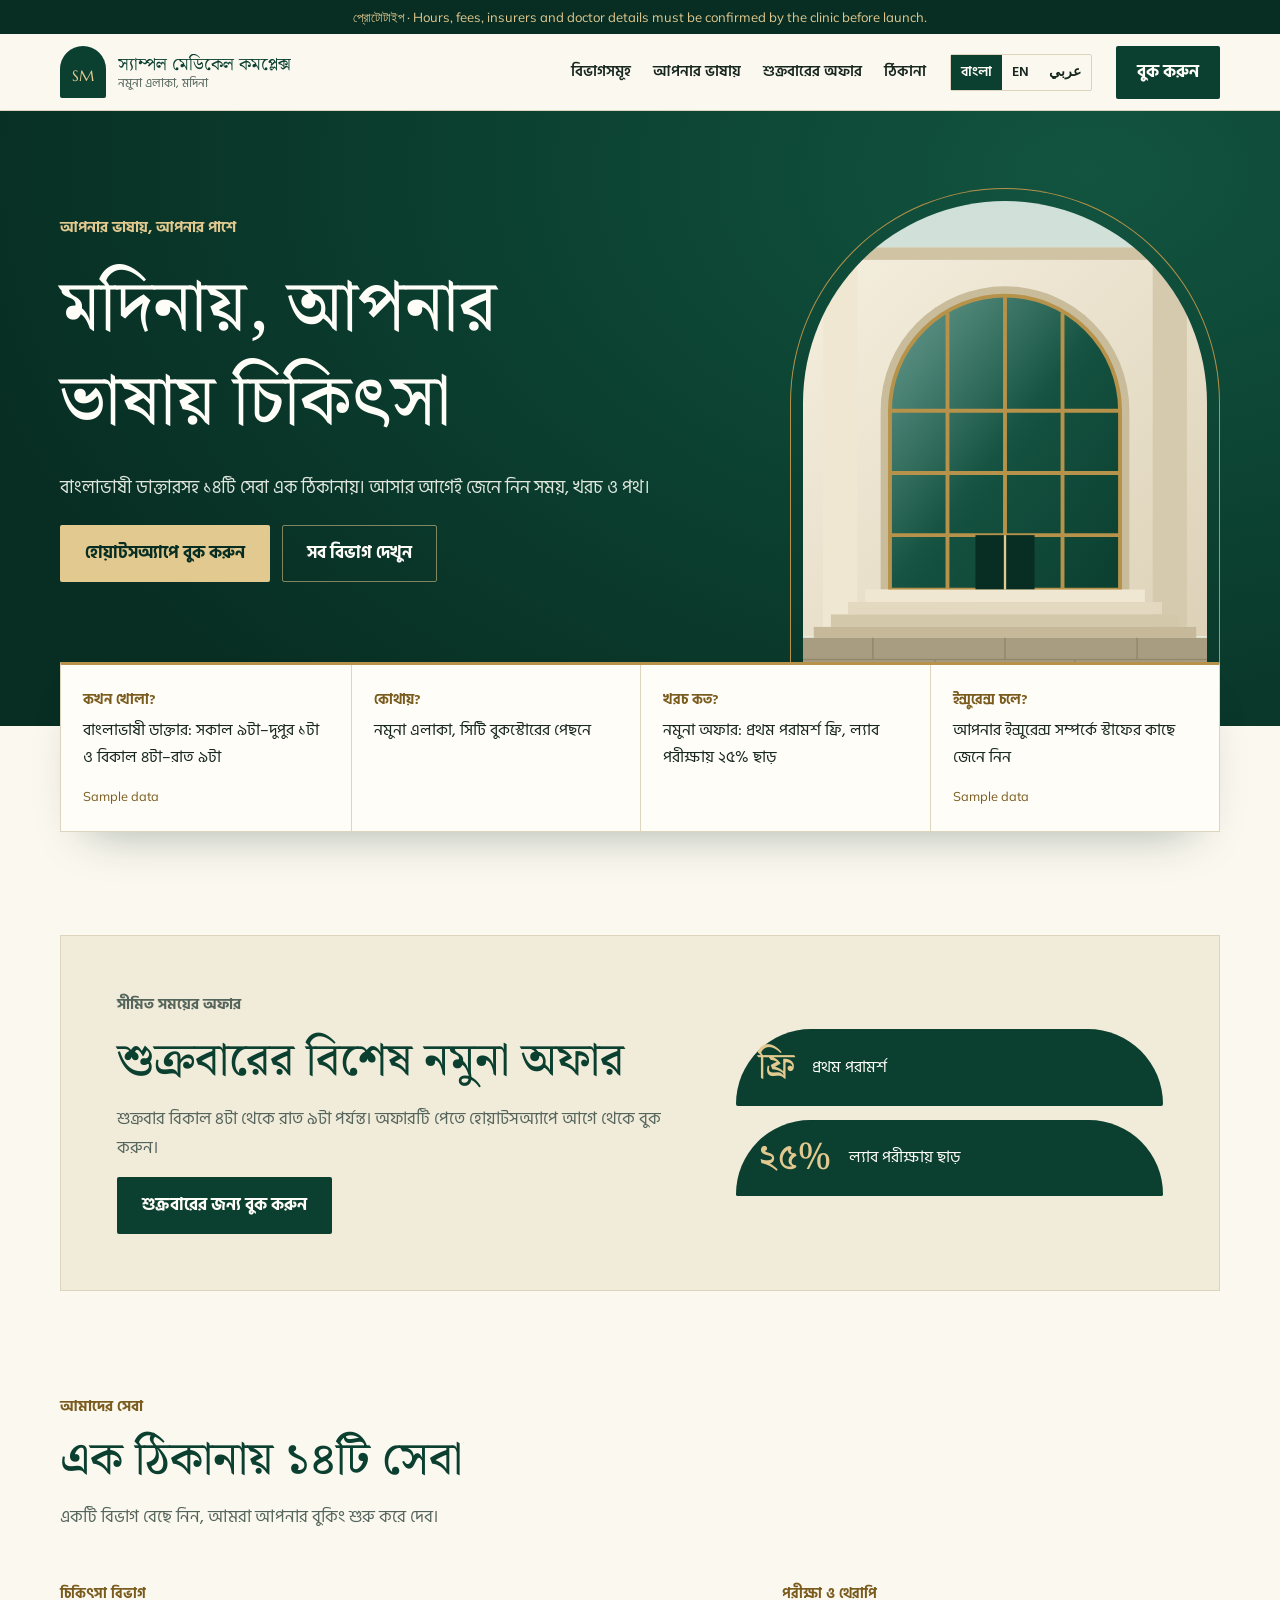
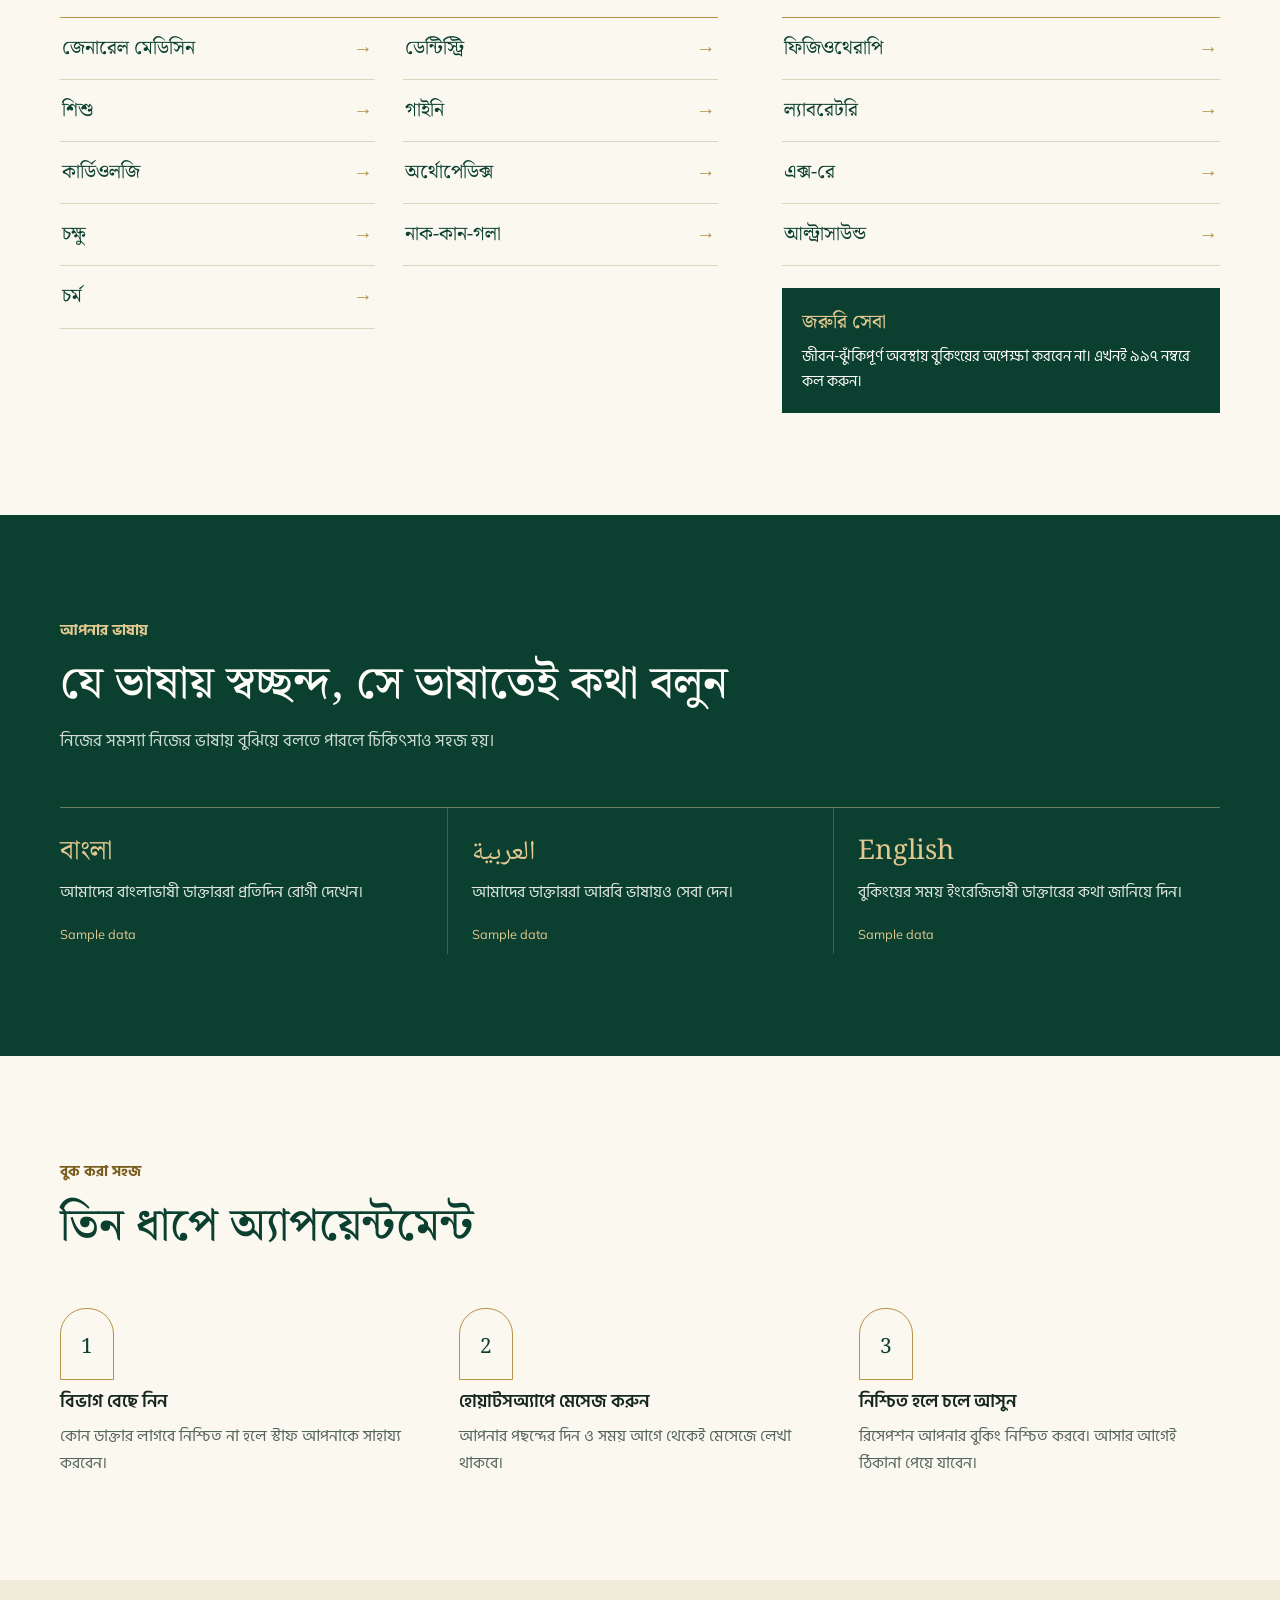
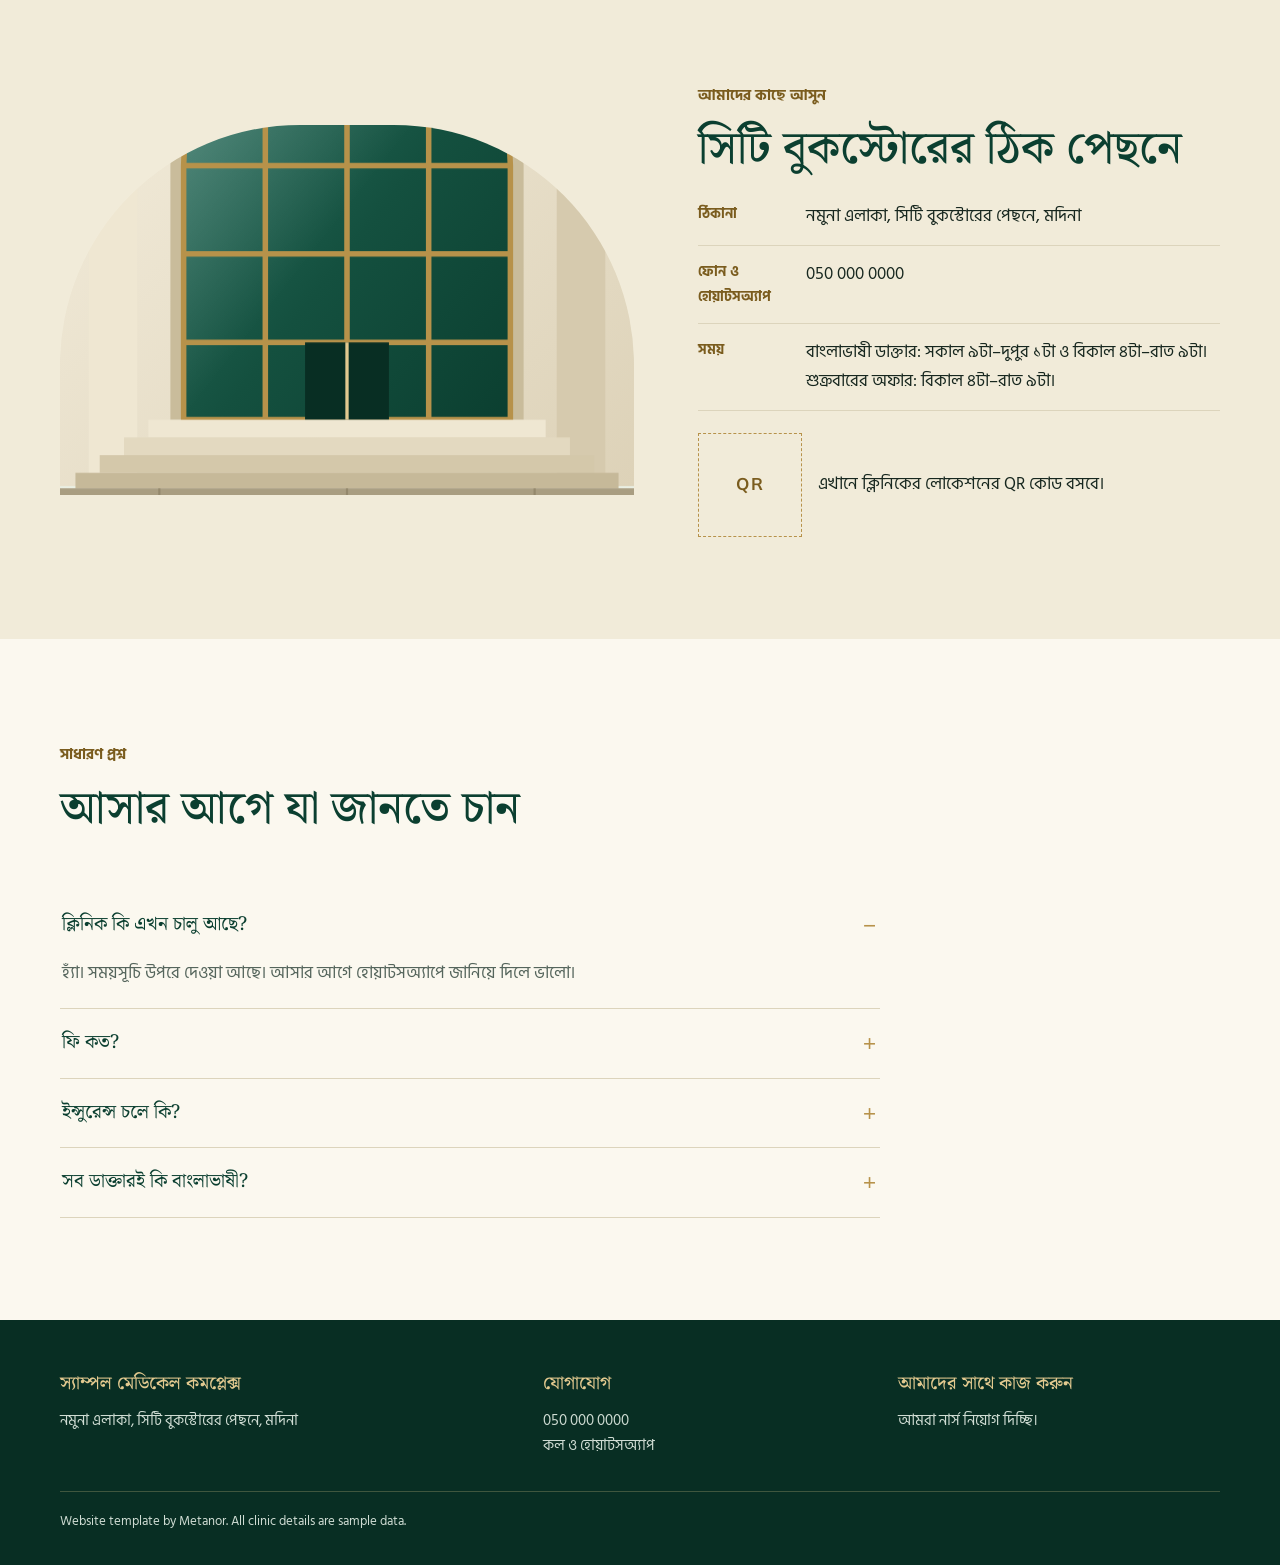
==== demos/clinic-website/index.html @ fb77a3c2 "Publish sample clinic demos" ====
<!doctype html>
<html lang="bn" dir="ltr">
<head>
<meta charset="utf-8">
<meta name="viewport" content="width=device-width, initial-scale=1, viewport-fit=cover">
<title>Sample Clinic Website</title>
<link rel="preconnect" href="https://fonts.googleapis.com">
<link rel="preconnect" href="https://fonts.gstatic.com" crossorigin>
<link rel="stylesheet" href="https://fonts.googleapis.com/css2?family=Marcellus&family=Mulish:wght@400;600;700&family=Noto+Serif+Bengali:wght@500;700&family=Hind+Siliguri:wght@400;500;600&family=Noto+Naskh+Arabic:wght@500;700&family=Tajawal:wght@400;500;700&display=swap">
<style>
  /* Layout: the arched window of the clinic's facade repeats as the page's one shape, on a deep green and ivory field. */
  :root {
    color-scheme: light;
    --green-900: #082e23;
    --green-800: #0b3f30;
    --green-700: #125440;
    --gold: #b7924a;
    --gold-light: #e2c98f;
    --gold-ink: #7a5c1e;
    --ivory: #fbf8ef;
    --sand: #f1ebd9;
    --ink: #17271f;
    --muted: #55655c;
    --line: #dcd4bc;
    --white: #fffdf8;
    --display: "Marcellus", Georgia, "Times New Roman", serif;
    --body: "Mulish", "Segoe UI", system-ui, sans-serif;
    --lh: 1.6;
    --h-lh: 1.12;
  }
  html[lang="bn"] { --display: "Noto Serif Bengali", "Nirmala UI", Georgia, serif; --body: "Hind Siliguri", "Nirmala UI", "Segoe UI", sans-serif; --lh: 1.7; --h-lh: 1.3; }
  html[lang="ar"] { --display: "Noto Naskh Arabic", "Traditional Arabic", Georgia, serif; --body: "Tajawal", "Segoe UI", Tahoma, sans-serif; --lh: 1.75; --h-lh: 1.35; }

  * { box-sizing: border-box; }
  html { scroll-behavior: smooth; scroll-padding-top: 90px; }
  body { margin: 0; background: var(--ivory); color: var(--ink); font: 400 17px/var(--lh) var(--body); }
  h1, h2, h3, p { margin: 0; }
  h1, h2 { font-family: var(--display); font-weight: 500; line-height: var(--h-lh); text-wrap: balance; }
  h2 { font-size: clamp(1.9rem, 3.6vw, 3rem); color: var(--green-800); }
  h3 { font-size: 1.1rem; font-weight: 600; line-height: 1.4; }
  a { color: inherit; }
  button { font: inherit; color: inherit; cursor: pointer; }
  :focus-visible { outline: 3px solid var(--gold); outline-offset: 3px; border-radius: 4px; }
  .wrap { width: min(1200px, 100%); margin-inline: auto; padding-left: max(20px, env(safe-area-inset-left, 0px)); padding-right: max(20px, env(safe-area-inset-right, 0px)); }
  section { padding-block: clamp(64px, 8vw, 112px); }
  .eyebrow { font-size: .8rem; font-weight: 700; letter-spacing: .14em; text-transform: uppercase; color: var(--gold-ink); }
  html[lang="bn"] .eyebrow, html[lang="ar"] .eyebrow { letter-spacing: 0; font-size: .95rem; }
  .section-head { display: grid; gap: 12px; max-width: 680px; margin-bottom: clamp(32px, 4vw, 52px); }
  .section-head p:last-child:not(.eyebrow) { color: var(--muted); }
  .confirm { display: block; font-size: .8rem; color: var(--gold-ink); margin-top: 8px; font-family: "Mulish", "Segoe UI", sans-serif; }

  .btn { display: inline-flex; align-items: center; justify-content: center; gap: 10px; border: 1px solid transparent; padding: 13px 24px; border-radius: 2px; font-weight: 700; text-decoration: none; transition: background .2s, color .2s, border-color .2s; }
  .btn-gold { background: var(--gold-light); color: var(--green-900); }
  .btn-gold:hover { background: #efdbab; }
  .btn-green { background: var(--green-800); color: var(--white); }
  .btn-green:hover { background: var(--green-700); }
  .btn-ghost { border-color: rgba(226, 201, 143, .55); color: var(--white); }
  .btn-ghost:hover { background: rgba(226, 201, 143, .14); }

  .proto { background: var(--green-900); color: var(--gold-light); font-size: .82rem; text-align: center; padding: 6px 16px; font-family: "Mulish", "Segoe UI", sans-serif; }

  header.top { position: sticky; top: env(safe-area-inset-top, 0px); z-index: 20; background: rgba(251, 248, 239, .96); border-bottom: 1px solid var(--line); }
  .bar { display: flex; align-items: center; gap: 24px; min-height: 76px; }
  .brand { display: flex; align-items: center; gap: 12px; text-decoration: none; min-width: 0; }
  .emblem { flex: none; width: 46px; height: 52px; padding-top: 6px; display: grid; place-items: center; border-radius: 23px 23px 2px 2px; background: var(--green-800); color: var(--gold-light); font: 500 .95rem "Marcellus", Georgia, serif; }
  .brand-name { font-family: var(--display); font-size: 1.1rem; color: var(--green-800); line-height: 1.25; white-space: nowrap; overflow: hidden; text-overflow: ellipsis; }
  .bar .btn { white-space: nowrap; padding: 11px 20px; }
  nav.links a { white-space: nowrap; }
  .brand-name small { display: block; font-family: var(--body); font-size: .76rem; color: var(--muted); }
  nav.links { display: flex; gap: 22px; margin-inline-start: auto; font-size: .94rem; font-weight: 600; }
  nav.links a { text-decoration: none; padding-block: 6px; border-bottom: 1px solid transparent; }
  nav.links a:hover { border-color: var(--gold); }
  .langs { display: flex; border: 1px solid var(--line); border-radius: 2px; flex: none; }
  .langs button { background: none; border: 0; padding: 6px 10px; font-size: .86rem; font-weight: 600; font-family: "Hind Siliguri", "Nirmala UI", "Segoe UI", Tahoma, sans-serif; }
  .langs button[aria-pressed="true"] { background: var(--green-800); color: var(--white); }

  .hero { background: radial-gradient(90% 120% at 85% 10%, var(--green-700), var(--green-800) 55%, var(--green-900)); color: var(--white); padding-block: clamp(48px, 6vw, 84px) clamp(110px, 10vw, 140px); overflow: hidden; }
  .hero-grid { display: grid; grid-template-columns: minmax(0, 1.15fr) minmax(0, .85fr); align-items: end; gap: clamp(32px, 6vw, 80px); }
  .hero .eyebrow { color: var(--gold-light); }
  .hero-copy { display: grid; gap: 22px; padding-bottom: 16px; animation: rise .7s ease-out both; }
  h1 { font-size: clamp(2.5rem, 5.6vw, 4.7rem); }
  .lede { font-size: 1.15rem; color: #dfe7df; max-width: 34em; }
  .cta { display: flex; flex-wrap: wrap; gap: 12px; }
  .arch-frame { position: relative; justify-self: end; width: min(100%, 430px); padding: 12px; border: 1px solid var(--gold); border-radius: 215px 215px 0 0; border-bottom: 0; margin-bottom: calc(-1 * clamp(110px, 10vw, 140px)); animation: rise .9s ease-out both; }
  .arch { aspect-ratio: 520 / 660; border-radius: 205px 205px 0 0; background-image: url("assets/facade.svg"); background-size: cover; background-position: center bottom; background-repeat: no-repeat; background-color: var(--green-700); }
  @keyframes rise { from { transform: translateY(14px); } }

  .answers-band { padding-block: 0; }
  .answers { position: relative; z-index: 2; display: grid; grid-template-columns: repeat(4, minmax(0, 1fr)); background: var(--white); border: 1px solid var(--line); border-top: 3px solid var(--gold); margin-top: -64px; box-shadow: 0 24px 50px -28px rgba(8, 46, 35, .4); }
  .answer { padding: 24px 22px; display: grid; gap: 6px; align-content: start; min-width: 0; }
  .answer + .answer { border-inline-start: 1px solid var(--line); }
  .answer .q { font-size: .86rem; font-weight: 700; color: var(--gold-ink); }
  .answer p { font-size: .98rem; }

  .offer-wrap { padding-bottom: 0; }
  .offer { display: grid; grid-template-columns: minmax(0, 1.3fr) minmax(0, 1fr); gap: clamp(28px, 5vw, 64px); align-items: center; background: var(--sand); border: 1px solid var(--line); padding: clamp(28px, 5vw, 56px); }
  .offer-copy { display: grid; gap: 14px; justify-items: start; }
  .offer-copy p { color: var(--muted); max-width: 34em; }
  .deals { display: grid; gap: 14px; }
  .deal { display: flex; align-items: center; gap: 18px; background: var(--green-800); color: var(--white); padding: 18px 22px; border-radius: 80px 80px 2px 2px; }
  .deal b { font-family: var(--display); font-weight: 500; font-size: 2.3rem; color: var(--gold-light); line-height: 1.1; flex: none; }
  .deal span { font-size: 1rem; line-height: 1.35; }

  .groups { display: grid; grid-template-columns: 1.5fr 1fr; gap: clamp(28px, 5vw, 64px); }
  .group-title { font-size: .86rem; font-weight: 700; color: var(--gold-ink); padding-bottom: 10px; border-bottom: 1px solid var(--gold); }
  .dept-list { list-style: none; margin: 0; padding: 0; }
  .dept-list.two { display: grid; grid-template-columns: 1fr 1fr; column-gap: 28px; }
  .dept { width: 100%; display: flex; justify-content: space-between; align-items: center; gap: 12px; background: none; border: 0; border-bottom: 1px solid var(--line); padding: 14px 2px; text-align: start; font-family: var(--display); font-size: 1.22rem; color: var(--green-800); transition: padding .2s, color .2s; }
  button.dept:hover { padding-inline-start: 10px; color: var(--gold-ink); }
  .dept i { font-style: normal; color: var(--gold); font-family: "Segoe UI", sans-serif; }
  [dir="rtl"] .dept i { transform: scaleX(-1); }
  .emergency { display: grid; gap: 4px; margin-top: 22px; background: var(--green-800); color: var(--white); padding: 18px 20px; }
  .emergency b { font-family: var(--display); font-weight: 500; font-size: 1.22rem; color: var(--gold-light); }
  .emergency span { font-size: .94rem; }

  .care { background: var(--green-800); color: var(--white); }
  .care h2 { color: var(--white); }
  .care .eyebrow { color: var(--gold-light); }
  .care .section-head p:last-child:not(.eyebrow) { color: #cfdcd3; }
  .tongues { display: grid; grid-template-columns: repeat(3, minmax(0, 1fr)); gap: 0; border-top: 1px solid rgba(226, 201, 143, .45); }
  .tongue { padding: 26px 24px 8px 0; display: grid; gap: 10px; align-content: start; min-width: 0; }
  [dir="rtl"] .tongue { padding: 26px 0 8px 24px; }
  .tongue + .tongue { border-inline-start: 1px solid rgba(226, 201, 143, .25); padding-inline-start: 24px; }
  .tongue .native { font-family: "Noto Serif Bengali", "Noto Naskh Arabic", "Nirmala UI", Georgia, serif; font-size: 1.7rem; color: var(--gold-light); line-height: 1.3; }
  .tongue p { color: #dfe7df; font-size: .98rem; }
  .care .confirm { color: var(--gold-light); }

  .steps { list-style: none; margin: 0; padding: 0; display: grid; grid-template-columns: repeat(3, minmax(0, 1fr)); gap: clamp(20px, 3vw, 40px); counter-reset: s; }
  .steps li { counter-increment: s; display: grid; gap: 10px; align-content: start; }
  .steps li::before { content: counter(s); font-family: var(--display); font-size: 1.3rem; width: 52px; height: 64px; display: grid; place-items: center; padding-top: 6px; color: var(--green-800); border: 1px solid var(--gold); border-radius: 26px 26px 0 0; }
  .steps p { color: var(--muted); font-size: .98rem; }

  .visit { background: var(--sand); }
  .visit-grid { display: grid; grid-template-columns: minmax(0, 1.1fr) minmax(0, 1fr); gap: clamp(28px, 5vw, 64px); align-items: center; }
  .photo { aspect-ratio: 620 / 400; background-image: url("assets/facade.svg"); background-size: cover; background-position: center 72%; background-repeat: no-repeat; border-radius: 240px 240px 0 0; }
  .visit-copy { display: grid; gap: 22px; }
  .info { display: grid; gap: 14px; margin: 0; }
  .info div { display: grid; grid-template-columns: 96px minmax(0, 1fr); gap: 12px; padding-bottom: 14px; border-bottom: 1px solid var(--line); }
  .info dt { font-weight: 700; color: var(--gold-ink); font-size: .9rem; }
  .info dd { margin: 0; }
  .num { direction: ltr; unicode-bidi: isolate; font-variant-numeric: tabular-nums; }
  .qr-row { display: flex; align-items: center; gap: 16px; }
  .qr { flex: none; width: 104px; height: 104px; display: grid; place-items: center; border: 1px dashed var(--gold); color: var(--gold-ink); font-weight: 700; letter-spacing: .08em; font-family: "Mulish", "Segoe UI", sans-serif; }

  .faq { display: grid; max-width: 820px; }
  details { border-bottom: 1px solid var(--line); }
  summary { cursor: pointer; padding: 18px 28px 18px 2px; font-family: var(--display); font-size: 1.2rem; color: var(--green-800); list-style: none; position: relative; }
  [dir="rtl"] summary { padding: 18px 2px 18px 28px; }
  summary::-webkit-details-marker { display: none; }
  summary::after { content: "+"; position: absolute; inset-inline-end: 4px; top: 16px; color: var(--gold); font-size: 1.4rem; font-family: "Segoe UI", sans-serif; }
  details[open] summary::after { content: "−"; }
  details p { padding: 0 2px 20px; color: var(--muted); max-width: 42em; }

  footer { background: var(--green-900); color: #cfdcd3; padding-block: 48px 32px; font-size: .94rem; }
  .foot { display: grid; grid-template-columns: 1.4fr 1fr 1fr; gap: 32px; }
  .foot b { display: block; color: var(--gold-light); font-family: var(--display); font-weight: 500; font-size: 1.15rem; margin-bottom: 8px; }
  .foot-note { margin-top: 32px; padding-top: 18px; border-top: 1px solid rgba(226, 201, 143, .25); font-size: .84rem; }

  dialog { width: min(520px, calc(100vw - 32px)); border: 0; border-top: 3px solid var(--gold); padding: 0; background: var(--white); color: var(--ink); box-shadow: 0 30px 80px rgba(8, 46, 35, .45); }
  dialog::backdrop { background: rgba(8, 46, 35, .6); }
  .dlg { padding: 28px; display: grid; gap: 18px; }
  .dlg-head { display: flex; justify-content: space-between; align-items: start; gap: 16px; }
  .dlg-head h2 { font-size: 1.7rem; }
  .x { background: none; border: 0; font-size: 1.5rem; line-height: 1; padding: 4px 8px; color: var(--muted); font-family: "Segoe UI", sans-serif; }
  .field { display: grid; gap: 6px; }
  .field label { font-weight: 600; font-size: .92rem; }
  select { font: inherit; padding: 11px 12px; border: 1px solid var(--line); background: var(--ivory); color: var(--ink); border-radius: 2px; width: 100%; }
  .preview { background: #e3f6dc; padding: 12px 14px; border-radius: 8px; white-space: pre-line; font-size: .98rem; }
  .small { font-size: .85rem; color: var(--muted); }

  @media (max-width: 1160px) {
    nav.links { display: none; }
    .langs { margin-inline-start: auto; }
  }
  @media (max-width: 960px) {
    .bar > .btn { display: none; }
    .hero-grid { grid-template-columns: minmax(0, 1fr); }
    .hero { padding-bottom: 96px; }
    .arch-frame { justify-self: center; width: min(100%, 340px); margin-bottom: -96px; border-radius: 170px 170px 0 0; }
    .arch { border-radius: 160px 160px 0 0; }
    .answers { grid-template-columns: repeat(2, minmax(0, 1fr)); margin-top: 24px; }
    .answers-band .wrap { padding-top: 76px; }
    .answer:nth-child(3) { border-inline-start: 0; }
    .answer:nth-child(n+3) { border-top: 1px solid var(--line); }
    .offer, .groups, .visit-grid { grid-template-columns: minmax(0, 1fr); }
    .foot { grid-template-columns: minmax(0, 1fr); }
    .tongues, .steps { grid-template-columns: minmax(0, 1fr); }
    .tongue, [dir="rtl"] .tongue { padding: 22px 0; }
    .tongue + .tongue { border-inline-start: 0; border-top: 1px solid rgba(226, 201, 143, .25); padding-inline-start: 0; }
  }
  @media (max-width: 560px) {
    body { font-size: 16px; }
    .brand-name small { display: none; }
    .brand-name { font-size: .86rem; white-space: normal; }
    .bar { gap: 12px; }
    .answers { grid-template-columns: minmax(0, 1fr); }
    .answer + .answer { border-inline-start: 0; border-top: 1px solid var(--line); }
    .dept-list.two { grid-template-columns: minmax(0, 1fr); }
    .cta .btn { width: 100%; }
    .info div { grid-template-columns: minmax(0, 1fr); gap: 2px; }
    .deal b { font-size: 1.9rem; }
  }
  @media (prefers-reduced-motion: reduce) { html { scroll-behavior: auto; } .hero-copy, .arch-frame { animation: none; } * { transition: none !important; } }
</style>
</head>
<body>
<div class="proto" data-t="proto"></div>

<header class="top">
  <div class="wrap bar">
    <a class="brand" href="#home">
      <span class="emblem" role="img" aria-label="Sample clinic logo">SM</span>
      <span class="brand-name"><span data-t="clinic"></span><small data-t="city"></small></span>
    </a>
    <nav class="links" aria-label="Main">
      <a href="#departments" data-t="navDept"></a>
      <a href="#languages" data-t="navDoc"></a>
      <a href="#offer" data-t="navOffer"></a>
      <a href="#visit" data-t="navVisit"></a>
    </nav>
    <div class="langs" role="group" aria-label="Language">
      <button type="button" data-lang="bn" lang="bn">বাংলা</button>
      <button type="button" data-lang="en" lang="en">EN</button>
      <button type="button" data-lang="ar" lang="ar">عربي</button>
    </div>
    <button type="button" class="btn btn-green" data-book data-t="book"></button>
  </div>
</header>

<main id="home">
  <div class="hero">
    <div class="wrap hero-grid">
      <div class="hero-copy">
        <p class="eyebrow" data-t="tagline"></p>
        <h1 data-t="heroTitle"></h1>
        <p class="lede" data-t="heroLede"></p>
        <div class="cta">
          <button type="button" class="btn btn-gold" data-book data-t="bookWa"></button>
          <a class="btn btn-ghost" href="#departments" data-t="seeDept"></a>
        </div>
      </div>
      <div class="arch-frame">
        <div class="arch" role="img" data-t-label="photoAlt"></div>
      </div>
    </div>
  </div>

  <section class="answers-band" aria-label="Quick answers">
    <div class="wrap">
      <div class="answers">
        <div class="answer"><span class="q" data-t="qHours"></span><p data-t="aHours"></p><span class="confirm">Sample data</span></div>
        <div class="answer"><span class="q" data-t="qWhere"></span><p data-t="aWhere"></p></div>
        <div class="answer"><span class="q" data-t="qFee"></span><p data-t="aFee"></p></div>
        <div class="answer"><span class="q" data-t="qIns"></span><p data-t="aIns"></p><span class="confirm">Sample data</span></div>
      </div>
    </div>
  </section>

  <section class="offer-wrap" id="offer" aria-labelledby="offerTitle">
    <div class="wrap">
      <div class="offer">
        <div class="offer-copy">
          <p class="eyebrow" data-t="offerEyebrow"></p>
          <h2 id="offerTitle" data-t="offerTitle"></h2>
          <p data-t="offerBody"></p>
          <button type="button" class="btn btn-green" data-book="friday" data-t="offerCta"></button>
        </div>
        <div class="deals">
          <div class="deal"><b data-t="dealFree"></b><span data-t="dealFreeText"></span></div>
          <div class="deal"><b data-t="dealPct"></b><span data-t="dealPctText"></span></div>
        </div>
      </div>
    </div>
  </section>

  <section id="departments" aria-labelledby="deptTitle">
    <div class="wrap">
      <div class="section-head">
        <p class="eyebrow" data-t="deptEyebrow"></p>
        <h2 id="deptTitle" data-t="deptTitle"></h2>
        <p data-t="deptBody"></p>
      </div>
      <div class="groups">
        <div>
          <div class="group-title" data-t="groupClinics"></div>
          <ul class="dept-list two" id="deptClinics"></ul>
        </div>
        <div>
          <div class="group-title" data-t="groupTests"></div>
          <ul class="dept-list" id="deptTests"></ul>
          <div class="emergency"><b data-t="emTitle"></b><span data-t="emBody"></span></div>
        </div>
      </div>
    </div>
  </section>

  <section class="care" id="languages" aria-labelledby="careTitle">
    <div class="wrap">
      <div class="section-head">
        <p class="eyebrow" data-t="careEyebrow"></p>
        <h2 id="careTitle" data-t="careTitle"></h2>
        <p data-t="careBody"></p>
      </div>
      <div class="tongues">
        <div class="tongue"><div class="native" lang="bn">বাংলা</div><p data-t="careBn"></p><span class="confirm">Sample data</span></div>
        <div class="tongue"><div class="native" lang="ar">العربية</div><p data-t="careAr"></p><span class="confirm">Sample data</span></div>
        <div class="tongue"><div class="native" lang="en">English</div><p data-t="careEn"></p><span class="confirm">Sample data</span></div>
      </div>
    </div>
  </section>

  <section aria-labelledby="howTitle">
    <div class="wrap">
      <div class="section-head">
        <p class="eyebrow" data-t="howEyebrow"></p>
        <h2 id="howTitle" data-t="howTitle"></h2>
      </div>
      <ol class="steps">
        <li><h3 data-t="s1t"></h3><p data-t="s1b"></p></li>
        <li><h3 data-t="s2t"></h3><p data-t="s2b"></p></li>
        <li><h3 data-t="s3t"></h3><p data-t="s3b"></p></li>
      </ol>
    </div>
  </section>

  <section class="visit" id="visit" aria-labelledby="visitTitle">
    <div class="wrap visit-grid">
      <div class="photo" role="img" data-t-label="entranceAlt"></div>
      <div class="visit-copy">
        <div class="section-head" style="margin:0">
          <p class="eyebrow" data-t="visitEyebrow"></p>
          <h2 id="visitTitle" data-t="visitTitle"></h2>
        </div>
        <dl class="info">
          <div><dt data-t="lAddress"></dt><dd data-t="address"></dd></div>
          <div><dt data-t="lPhone"></dt><dd><span class="num">050 000 0000</span></dd></div>
          <div><dt data-t="lHours"></dt><dd data-t="aHoursFull"></dd></div>
        </dl>
        <div class="qr-row">
          <div class="qr" role="img" data-t-label="qrAlt">QR</div>
          <p data-t="qrText"></p>
        </div>
      </div>
    </div>
  </section>

  <section aria-labelledby="faqTitle">
    <div class="wrap">
      <div class="section-head">
        <p class="eyebrow" data-t="faqEyebrow"></p>
        <h2 id="faqTitle" data-t="faqTitle"></h2>
      </div>
      <div class="faq" id="faq"></div>
    </div>
  </section>
</main>

<footer>
  <div class="wrap">
    <div class="foot">
      <div><b data-t="clinic"></b><p data-t="address"></p></div>
      <div><b data-t="footContact"></b><p><span class="num">050 000 0000</span></p><p data-t="footWa"></p></div>
      <div><b data-t="footJobs"></b><p data-t="footJobsText"></p></div>
    </div>
    <p class="foot-note" data-t="footNote"></p>
  </div>
</footer>

<dialog id="dlg" aria-labelledby="dlgTitle">
  <form class="dlg" id="bookForm" method="dialog">
    <div class="dlg-head">
      <h2 id="dlgTitle" data-t="dlgTitle"></h2>
      <button type="button" class="x" id="dlgClose" aria-label="Close">×</button>
    </div>
    <div id="dlgFields" style="display:grid;gap:18px">
      <div class="field"><label for="fDept" data-t="fDept"></label><select id="fDept"></select></div>
      <div class="field"><label for="fDay" data-t="fDay"></label><select id="fDay"></select></div>
      <div class="field"><label for="fTime" data-t="fTime"></label><select id="fTime"></select></div>
      <button type="submit" class="btn btn-green" data-t="fSubmit"></button>
    </div>
    <div id="dlgDone" style="display:grid;gap:14px" hidden>
      <p data-t="doneIntro"></p>
      <div class="preview" id="preview"></div>
      <p class="small">Prototype: nothing has been sent. On the live site, this button would open WhatsApp with the message ready.</p>
      <button type="button" class="btn btn-green" id="dlgDoneBtn" data-t="doneBtn"></button>
    </div>
  </form>
</dialog>

<script>
(() => {
  // Everything here is sample data for a clinic website template.
  const T = {
    bn: {
      proto: 'প্রোটোটাইপ · Hours, fees, insurers and doctor details must be confirmed by the clinic before launch.',
      clinic: 'স্যাম্পল মেডিকেল কমপ্লেক্স', city: 'নমুনা এলাকা, মদিনা',
      navDept: 'বিভাগসমূহ', navDoc: 'আপনার ভাষায়', navOffer: 'শুক্রবারের অফার', navVisit: 'ঠিকানা', book: 'বুক করুন',
      tagline: 'আপনার ভাষায়, আপনার পাশে',
      heroTitle: 'মদিনায়, আপনার ভাষায় চিকিৎসা',
      heroLede: 'বাংলাভাষী ডাক্তারসহ ১৪টি সেবা এক ঠিকানায়। আসার আগেই জেনে নিন সময়, খরচ ও পথ।',
      bookWa: 'হোয়াটসঅ্যাপে বুক করুন', seeDept: 'সব বিভাগ দেখুন',
      photoAlt: 'স্যাম্পল মেডিকেল কমপ্লেক্সের প্রবেশপথ',
      qHours: 'কখন খোলা?', aHours: 'বাংলাভাষী ডাক্তার: সকাল ৯টা–দুপুর ১টা ও বিকাল ৪টা–রাত ৯টা',
      qWhere: 'কোথায়?', aWhere: 'নমুনা এলাকা, সিটি বুকস্টোরের পেছনে',
      qFee: 'খরচ কত?', aFee: 'নমুনা অফার: প্রথম পরামর্শ ফ্রি, ল্যাব পরীক্ষায় ২৫% ছাড়',
      qIns: 'ইন্সুরেন্স চলে?', aIns: 'আপনার ইন্সুরেন্স সম্পর্কে স্টাফের কাছে জেনে নিন',
      offerEyebrow: 'সীমিত সময়ের অফার', offerTitle: 'শুক্রবারের বিশেষ নমুনা অফার',
      offerBody: 'শুক্রবার বিকাল ৪টা থেকে রাত ৯টা পর্যন্ত। অফারটি পেতে হোয়াটসঅ্যাপে আগে থেকে বুক করুন।', offerCta: 'শুক্রবারের জন্য বুক করুন',
      dealFree: 'ফ্রি', dealFreeText: 'প্রথম পরামর্শ', dealPct: '২৫%', dealPctText: 'ল্যাব পরীক্ষায় ছাড়',
      deptEyebrow: 'আমাদের সেবা', deptTitle: 'এক ঠিকানায় ১৪টি সেবা', deptBody: 'একটি বিভাগ বেছে নিন, আমরা আপনার বুকিং শুরু করে দেব।',
      groupClinics: 'চিকিৎসা বিভাগ', groupTests: 'পরীক্ষা ও থেরাপি',
      clinics: ['জেনারেল মেডিসিন', 'ডেন্টিস্ট্রি', 'শিশু', 'গাইনি', 'কার্ডিওলজি', 'অর্থোপেডিক্স', 'চক্ষু', 'নাক-কান-গলা', 'চর্ম'],
      tests: ['ফিজিওথেরাপি', 'ল্যাবরেটরি', 'এক্স-রে', 'আল্ট্রাসাউন্ড'],
      emTitle: 'জরুরি সেবা', emBody: 'জীবন-ঝুঁকিপূর্ণ অবস্থায় বুকিংয়ের অপেক্ষা করবেন না। এখনই ৯৯৭ নম্বরে কল করুন।',
      careEyebrow: 'আপনার ভাষায়', careTitle: 'যে ভাষায় স্বচ্ছন্দ, সে ভাষাতেই কথা বলুন', careBody: 'নিজের সমস্যা নিজের ভাষায় বুঝিয়ে বলতে পারলে চিকিৎসাও সহজ হয়।',
      careBn: 'আমাদের বাংলাভাষী ডাক্তাররা প্রতিদিন রোগী দেখেন।', careAr: 'আমাদের ডাক্তাররা আরবি ভাষায়ও সেবা দেন।', careEn: 'বুকিংয়ের সময় ইংরেজিভাষী ডাক্তারের কথা জানিয়ে দিন।',
      howEyebrow: 'বুক করা সহজ', howTitle: 'তিন ধাপে অ্যাপয়েন্টমেন্ট',
      s1t: 'বিভাগ বেছে নিন', s1b: 'কোন ডাক্তার লাগবে নিশ্চিত না হলে স্টাফ আপনাকে সাহায্য করবেন।',
      s2t: 'হোয়াটসঅ্যাপে মেসেজ করুন', s2b: 'আপনার পছন্দের দিন ও সময় আগে থেকেই মেসেজে লেখা থাকবে।',
      s3t: 'নিশ্চিত হলে চলে আসুন', s3b: 'রিসেপশন আপনার বুকিং নিশ্চিত করবে। আসার আগেই ঠিকানা পেয়ে যাবেন।',
      visitEyebrow: 'আমাদের কাছে আসুন', visitTitle: 'সিটি বুকস্টোরের ঠিক পেছনে',
      lAddress: 'ঠিকানা', address: 'নমুনা এলাকা, সিটি বুকস্টোরের পেছনে, মদিনা', lPhone: 'ফোন ও হোয়াটসঅ্যাপ', lHours: 'সময়',
      aHoursFull: 'বাংলাভাষী ডাক্তার: সকাল ৯টা–দুপুর ১টা ও বিকাল ৪টা–রাত ৯টা। শুক্রবারের অফার: বিকাল ৪টা–রাত ৯টা।',
      entranceAlt: 'ক্লিনিকের প্রবেশপথের সিঁড়ি', qrAlt: 'লোকেশনের QR কোড', qrText: 'এখানে ক্লিনিকের লোকেশনের QR কোড বসবে।',
      faqEyebrow: 'সাধারণ প্রশ্ন', faqTitle: 'আসার আগে যা জানতে চান',
      faq: [['ক্লিনিক কি এখন চালু আছে?', 'হ্যাঁ। সময়সূচি উপরে দেওয়া আছে। আসার আগে হোয়াটসঅ্যাপে জানিয়ে দিলে ভালো।'], ['ফি কত?', 'বর্তমান নমুনা অফারে প্রথম পরামর্শ ফ্রি এবং ল্যাব পরীক্ষায় ২৫% ছাড়। অন্যান্য ফি জানতে হোয়াটসঅ্যাপে জিজ্ঞেস করুন।'], ['ইন্সুরেন্স চলে কি?', 'আপনার ইন্সুরেন্স কার্ডের তথ্য হোয়াটসঅ্যাপে পাঠান, স্টাফ জানিয়ে দেবেন।'], ['সব ডাক্তারই কি বাংলাভাষী?', 'না। বাংলাভাষী ডাক্তারদের পাশাপাশি অন্য ডাক্তাররাও এখানে সেবা দেন।']],
      footContact: 'যোগাযোগ', footWa: 'কল ও হোয়াটসঅ্যাপ', footJobs: 'আমাদের সাথে কাজ করুন', footJobsText: 'আমরা নার্স নিয়োগ দিচ্ছি।',
      footNote: 'Website template by Metanor. All clinic details are sample data.',
      dlgTitle: 'অ্যাপয়েন্টমেন্ট বুক করুন', fDept: 'বিভাগ', fDay: 'দিন', fTime: 'সময়', fSubmit: 'হোয়াটসঅ্যাপ মেসেজ তৈরি করুন',
      days: ['শুক্রবার (অফার)', 'অন্য দিন'], times: ['সকাল', 'দুপুর', 'সন্ধ্যা'],
      doneIntro: 'আপনার মেসেজ প্রস্তুত:', doneBtn: 'বন্ধ করুন',
      msg: (d, day, t) => `আসসালামু আলাইকুম। আমি অ্যাপয়েন্টমেন্ট বুক করতে চাই।\nবিভাগ: ${d}\nদিন: ${day}\nসময়: ${t}`
    },
    en: {
      proto: 'Template · The clinic name, hours, offers and contact details are sample data.',
      clinic: 'Sample Medical Complex', city: 'Sample District, Madinah',
      navDept: 'Departments', navDoc: 'Your language', navOffer: 'Friday offer', navVisit: 'Find us', book: 'Book now',
      tagline: 'Care you can understand',
      heroTitle: 'Care in your language, here in Madinah',
      heroLede: '14 services at one address, with Bengali-speaking doctors on our team. See the hours, cost and route before you leave home.',
      bookWa: 'Book on WhatsApp', seeDept: 'See all departments',
      photoAlt: 'Entrance of Sample Medical Complex',
      qHours: 'When are you open?', aHours: 'Bengali-speaking doctors: 9am–1pm and 4pm–9pm',
      qWhere: 'Where are you?', aWhere: 'Sample District, behind City Bookstore',
      qFee: 'What does it cost?', aFee: 'Sample offer: free first consultation and 25% off lab tests',
      qIns: 'Do you take insurance?', aIns: 'Ask our staff to check your insurance',
      offerEyebrow: 'Limited-time offer', offerTitle: 'A sample Friday offer',
      offerBody: 'Fridays from 4pm to 9pm. Book through WhatsApp in advance to get the offer.', offerCta: 'Book for Friday',
      dealFree: 'Free', dealFreeText: 'First consultation', dealPct: '25%', dealPctText: 'off lab tests',
      deptEyebrow: 'Our services', deptTitle: '14 services at one address', deptBody: 'Choose a department and we will start your booking.',
      groupClinics: 'Clinics', groupTests: 'Tests and therapy',
      clinics: ['General medicine', 'Dentistry', 'Pediatrics', 'Gynecology', 'Cardiology', 'Orthopedics', 'Ophthalmology', 'ENT', 'Dermatology'],
      tests: ['Physiotherapy', 'Laboratory', 'X-ray', 'Ultrasound'],
      emTitle: 'Emergency care', emBody: 'If a life may be at risk, don’t wait for a booking. Call 997 now.',
      careEyebrow: 'Your language', careTitle: 'Speak in the language you are most comfortable with', careBody: 'Treatment is easier when you can explain the problem in your own words.',
      careBn: 'Our Bengali-speaking doctors see patients every day.', careAr: 'Our doctors also care for patients in Arabic.', careEn: 'Tell us when you book if you would like an English-speaking doctor.',
      howEyebrow: 'Easy to book', howTitle: 'Book in three steps',
      s1t: 'Choose a department', s1b: 'Not sure which doctor you need? Our staff can help.',
      s2t: 'Message us on WhatsApp', s2b: 'Your preferred day and time will already be in the message.',
      s3t: 'Come in once confirmed', s3b: 'Reception confirms your booking and sends you the location.',
      visitEyebrow: 'Visit us', visitTitle: 'Just behind City Bookstore',
      lAddress: 'Address', address: 'Sample District, behind City Bookstore, Madinah', lPhone: 'Phone and WhatsApp', lHours: 'Hours',
      aHoursFull: 'Bengali-speaking doctors: 9am–1pm and 4pm–9pm. Friday offer: 4pm–9pm.',
      entranceAlt: 'Steps at the clinic entrance', qrAlt: 'Location QR code', qrText: 'The location QR code goes here.',
      faqEyebrow: 'Common questions', faqTitle: 'What patients ask before visiting',
      faq: [['Is the clinic open now?', 'Yes. The hours are listed above. It helps to message us on WhatsApp before you come.'], ['How much is the fee?', 'The current sample offer gives patients a free first consultation and 25% off lab tests. Ask us on WhatsApp about other fees.'], ['Do you accept insurance?', 'Send us your insurance details on WhatsApp and our staff will check for you.'], ['Do all the doctors speak Bengali?', 'No. Bengali-speaking doctors work here alongside other doctors.']],
      footContact: 'Contact', footWa: 'Calls and WhatsApp', footJobs: 'Work with us', footJobsText: 'We are hiring nurses.',
      footNote: 'Website template by Metanor. All clinic details are sample data.',
      dlgTitle: 'Book an appointment', fDept: 'Department', fDay: 'Day', fTime: 'Time', fSubmit: 'Prepare WhatsApp message',
      days: ['Friday (offer)', 'Another day'], times: ['Morning', 'Afternoon', 'Evening'],
      doneIntro: 'Your message is ready:', doneBtn: 'Close',
      msg: (d, day, t) => `Assalamu alaikum. I would like to book an appointment.\nDepartment: ${d}\nDay: ${day}\nTime: ${t}`
    },
    ar: {
      proto: 'Template · The clinic name, hours, offers and contact details are sample data.',
      clinic: 'المجمع الطبي النموذجي', city: 'منطقة نموذجية، المدينة المنورة',
      navDept: 'الأقسام', navDoc: 'بلغتك', navOffer: 'عرض الجمعة', navVisit: 'موقعنا', book: 'احجز الآن',
      tagline: 'رعاية تفهمها',
      heroTitle: 'رعاية بلغتك في المدينة المنورة',
      heroLede: '14 خدمة في عنوان واحد، ومعنا أطباء يتحدثون البنغالية. اعرف المواعيد والتكلفة والطريق قبل أن تخرج من المنزل.',
      bookWa: 'احجز عبر واتساب', seeDept: 'عرض جميع الأقسام',
      photoAlt: 'مدخل المجمع الطبي النموذجي',
      qHours: 'متى تفتحون؟', aHours: 'الأطباء المتحدثون بالبنغالية: 9 صباحاً–1 ظهراً و4 مساءً–9 مساءً',
      qWhere: 'أين أنتم؟', aWhere: 'منطقة نموذجية، خلف مكتبة المدينة',
      qFee: 'كم التكلفة؟', aFee: 'عرض نموذجي: أول استشارة مجانية وخصم 25% على التحاليل',
      qIns: 'هل تقبلون التأمين؟', aIns: 'اسأل موظفينا للتحقق من تأمينك',
      offerEyebrow: 'عرض لفترة محدودة', offerTitle: 'عرض الجمعة النموذجي',
      offerBody: 'كل جمعة من 4 عصراً إلى 9 مساءً. احجز مسبقاً عبر واتساب للحصول على العرض.', offerCta: 'احجز ليوم الجمعة',
      dealFree: 'مجاناً', dealFreeText: 'أول استشارة', dealPct: '25%', dealPctText: 'خصم على التحاليل',
      deptEyebrow: 'خدماتنا', deptTitle: '14 خدمة في عنوان واحد', deptBody: 'اختر القسم وسنبدأ حجزك.',
      groupClinics: 'العيادات', groupTests: 'الفحوصات والعلاج',
      clinics: ['الطب العام', 'الأسنان', 'الأطفال', 'النساء والولادة', 'القلب', 'العظام', 'العيون', 'الأنف والأذن والحنجرة', 'الجلدية'],
      tests: ['العلاج الطبيعي', 'المختبر', 'الأشعة', 'الموجات فوق الصوتية'],
      emTitle: 'الطوارئ', emBody: 'إذا كانت الحياة في خطر فلا تنتظر الحجز. اتصل الآن على 997.',
      careEyebrow: 'بلغتك', careTitle: 'تحدث باللغة التي تناسبك', careBody: 'يصبح العلاج أسهل عندما تشرح مشكلتك بكلماتك.',
      careBn: 'يستقبل أطباؤنا المتحدثون بالبنغالية المرضى كل يوم.', careAr: 'يقدم أطباؤنا الرعاية باللغة العربية أيضاً.', careEn: 'أخبرنا عند الحجز إذا كنت تفضل طبيباً يتحدث الإنجليزية.',
      howEyebrow: 'حجز سهل', howTitle: 'احجز في ثلاث خطوات',
      s1t: 'اختر القسم', s1b: 'لست متأكداً من الطبيب المناسب؟ سيساعدك موظفونا.',
      s2t: 'راسلنا عبر واتساب', s2b: 'سيكون اليوم والوقت المفضلان مكتوبين في الرسالة.',
      s3t: 'احضر بعد التأكيد', s3b: 'يؤكد الاستقبال حجزك ويرسل إليك الموقع.',
      visitEyebrow: 'زورونا', visitTitle: 'خلف مكتبة المدينة مباشرة',
      lAddress: 'العنوان', address: 'منطقة نموذجية، خلف مكتبة المدينة، المدينة المنورة', lPhone: 'الهاتف وواتساب', lHours: 'المواعيد',
      aHoursFull: 'الأطباء المتحدثون بالبنغالية: 9 صباحاً–1 ظهراً و4 مساءً–9 مساءً. عرض الجمعة: 4 عصراً–9 مساءً.',
      entranceAlt: 'درج مدخل المجمع', qrAlt: 'رمز QR للموقع', qrText: 'يوضع هنا رمز QR لموقع العيادة.',
      faqEyebrow: 'أسئلة شائعة', faqTitle: 'ما يسأل عنه المرضى قبل الزيارة',
      faq: [['هل المجمع مفتوح الآن؟', 'نعم. المواعيد موضحة أعلاه، ويفضل مراسلتنا عبر واتساب قبل الحضور.'], ['كم الرسوم؟', 'يتيح العرض النموذجي الحالي أول استشارة مجانية وخصم 25% على التحاليل. راسلنا عبر واتساب لمعرفة الرسوم الأخرى.'], ['هل تقبلون التأمين؟', 'أرسل بيانات تأمينك عبر واتساب وسيتحقق موظفونا منها.'], ['هل يتحدث جميع الأطباء البنغالية؟', 'لا. يعمل الأطباء المتحدثون بالبنغالية هنا إلى جانب أطباء آخرين.']],
      footContact: 'تواصل معنا', footWa: 'الاتصال وواتساب', footJobs: 'انضم إلينا', footJobsText: 'نبحث عن ممرضين.',
      footNote: 'Website template by Metanor. All clinic details are sample data.',
      dlgTitle: 'احجز موعداً', fDept: 'القسم', fDay: 'اليوم', fTime: 'الوقت', fSubmit: 'تجهيز رسالة واتساب',
      days: ['الجمعة (العرض)', 'يوم آخر'], times: ['صباحاً', 'ظهراً', 'مساءً'],
      doneIntro: 'رسالتك جاهزة:', doneBtn: 'إغلاق',
      msg: (d, day, t) => `السلام عليكم. أرغب في حجز موعد.\nالقسم: ${d}\nاليوم: ${day}\nالوقت: ${t}`
    }
  };

  const $ = id => document.getElementById(id);
  const dlg = $('dlg');
  let lang = 'bn';
  try { const saved = localStorage.getItem('sample-clinic-lang'); if (T[saved]) lang = saved; } catch (e) {}
  const x = () => T[lang];

  function fill(select, items, keep) {
    const prev = keep ? select.selectedIndex : 0;
    select.textContent = '';
    items.forEach(v => { const o = document.createElement('option'); o.textContent = v; select.append(o); });
    select.selectedIndex = Math.max(0, prev);
  }
  const bookable = () => [...x().clinics, ...x().tests];

  function deptButtons(id, items, offset) {
    const ul = $(id);
    ul.textContent = '';
    items.forEach((name, i) => {
      const li = document.createElement('li');
      const b = document.createElement('button');
      b.type = 'button';
      b.className = 'dept';
      const s = document.createElement('span'); s.textContent = name;
      const a = document.createElement('i'); a.textContent = '→'; a.setAttribute('aria-hidden', 'true');
      b.append(s, a);
      b.addEventListener('click', () => openBooking(offset + i));
      li.append(b);
      ul.append(li);
    });
  }

  function render() {
    const d = x();
    document.documentElement.lang = lang;
    document.documentElement.dir = lang === 'ar' ? 'rtl' : 'ltr';
    document.querySelectorAll('[data-t]').forEach(n => { n.textContent = d[n.dataset.t]; });
    document.querySelectorAll('[data-t-label]').forEach(n => n.setAttribute('aria-label', d[n.dataset.tLabel]));
    document.querySelectorAll('.langs button').forEach(b => b.setAttribute('aria-pressed', String(b.dataset.lang === lang)));
    deptButtons('deptClinics', d.clinics, 0);
    deptButtons('deptTests', d.tests, d.clinics.length);
    const faq = $('faq');
    faq.textContent = '';
    d.faq.forEach(([q, a], i) => {
      const det = document.createElement('details');
      if (i === 0) det.open = true;
      const s = document.createElement('summary'); s.textContent = q;
      const p = document.createElement('p'); p.textContent = a;
      det.append(s, p);
      faq.append(det);
    });
    fill($('fDept'), bookable(), true);
    fill($('fDay'), d.days, true);
    fill($('fTime'), d.times, true);
  }

  function openBooking(deptIndex, friday) {
    $('dlgFields').hidden = false;
    $('dlgDone').hidden = true;
    $('dlgFields').style.display = 'grid';
    if (deptIndex != null) $('fDept').selectedIndex = deptIndex;
    $('fDay').selectedIndex = friday ? 0 : $('fDay').selectedIndex;
    dlg.showModal();
  }

  document.querySelectorAll('[data-book]').forEach(b => b.addEventListener('click', () => openBooking(null, b.dataset.book === 'friday')));
  document.querySelectorAll('.langs button').forEach(b => b.addEventListener('click', () => {
    lang = b.dataset.lang;
    try { localStorage.setItem('sample-clinic-lang', lang); } catch (e) {}
    render();
  }));
  $('dlgClose').addEventListener('click', () => dlg.close());
  $('dlgDoneBtn').addEventListener('click', () => dlg.close());
  dlg.addEventListener('click', e => { if (e.target === dlg) dlg.close(); });
  $('bookForm').addEventListener('submit', e => {
    e.preventDefault();
    const d = x();
    $('preview').textContent = d.msg($('fDept').value, $('fDay').value, $('fTime').value);
    $('dlgFields').hidden = true;
    $('dlgFields').style.display = '';
    $('dlgDone').hidden = false;
  });

  render();
})();
</script>
</body>
</html>
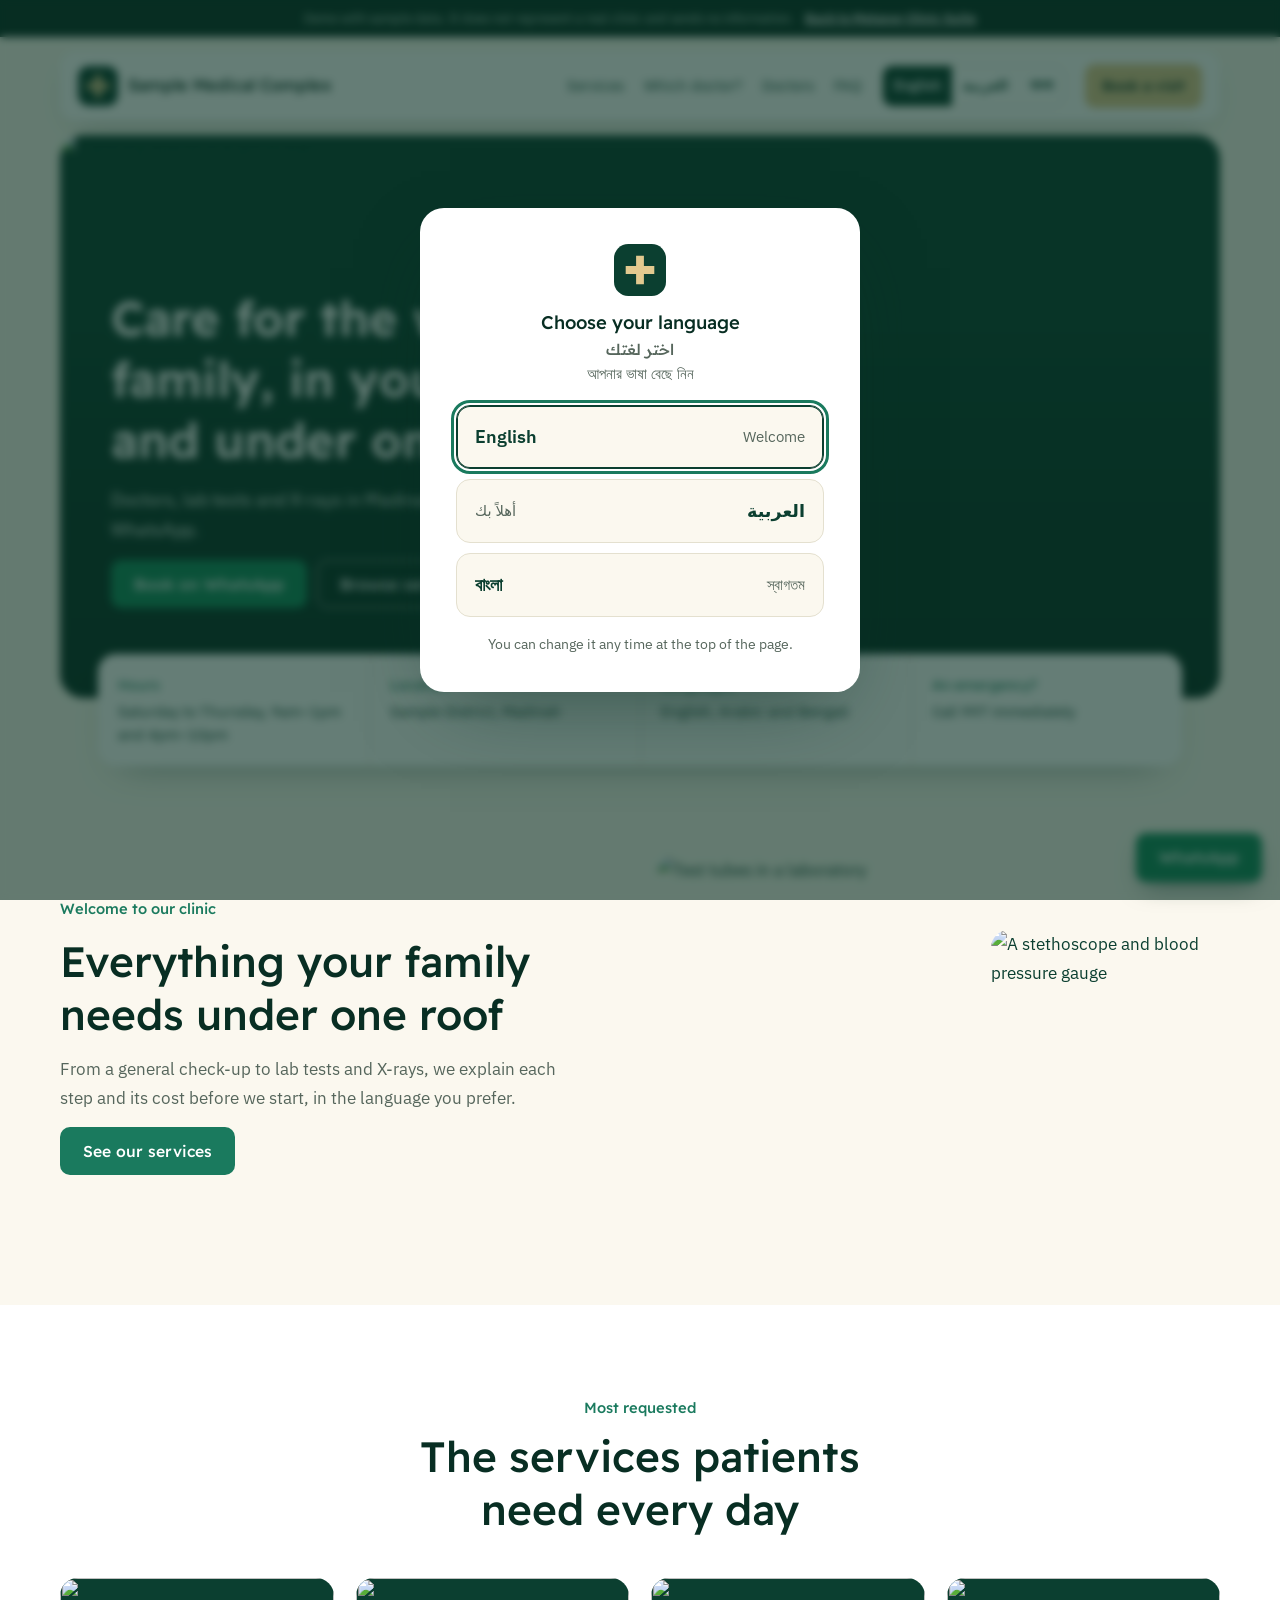
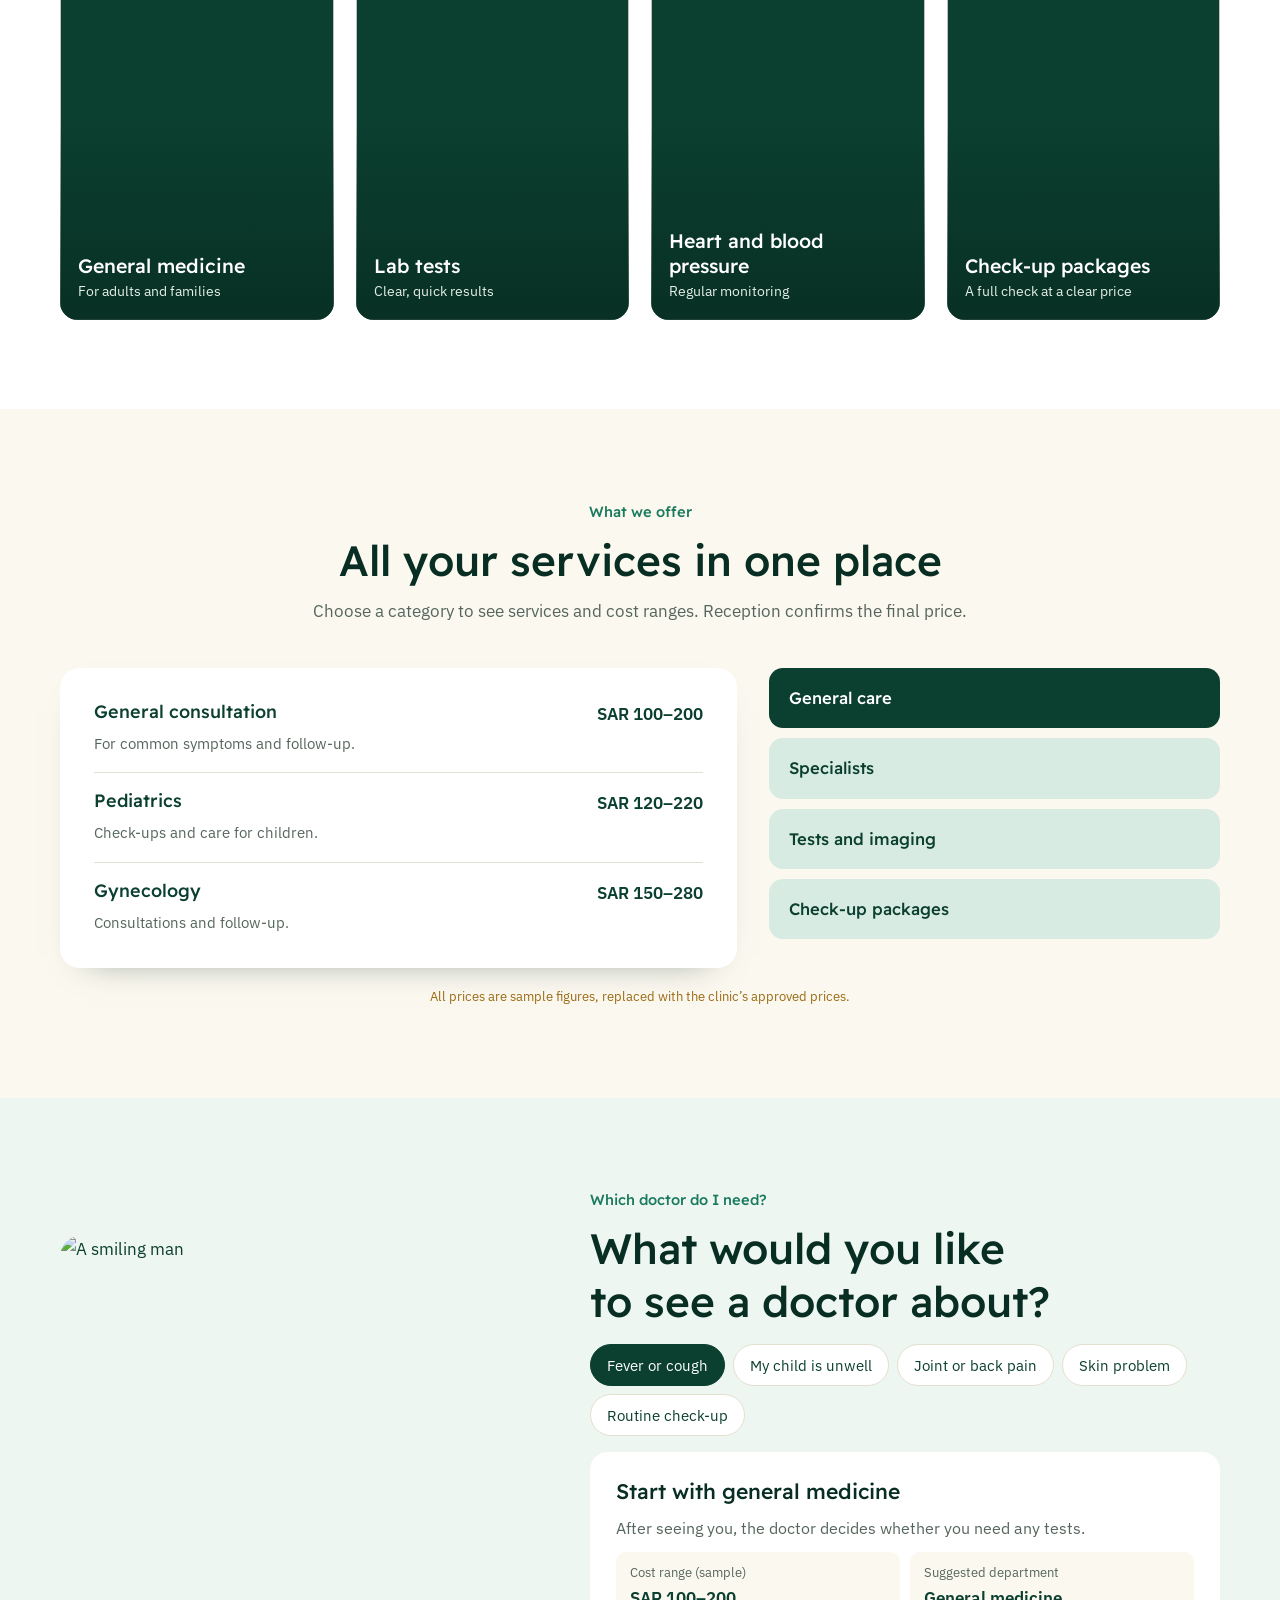
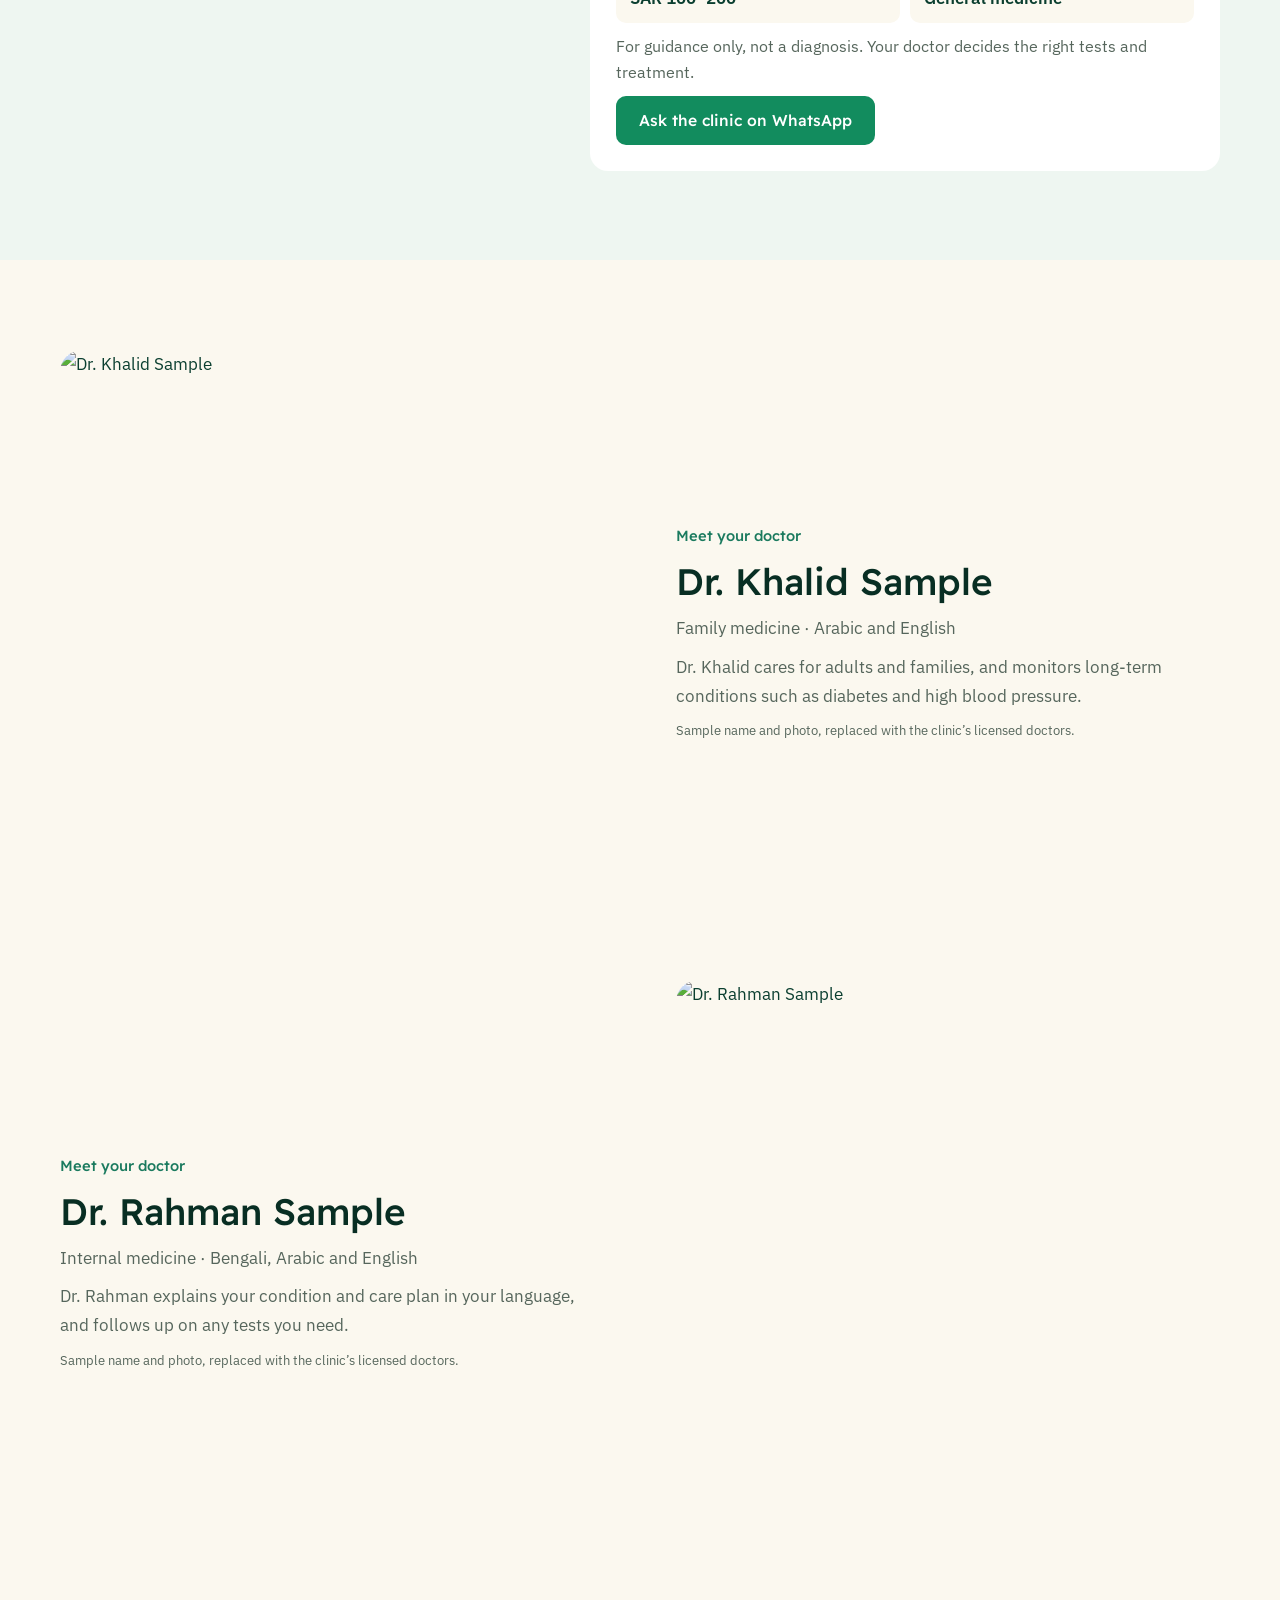
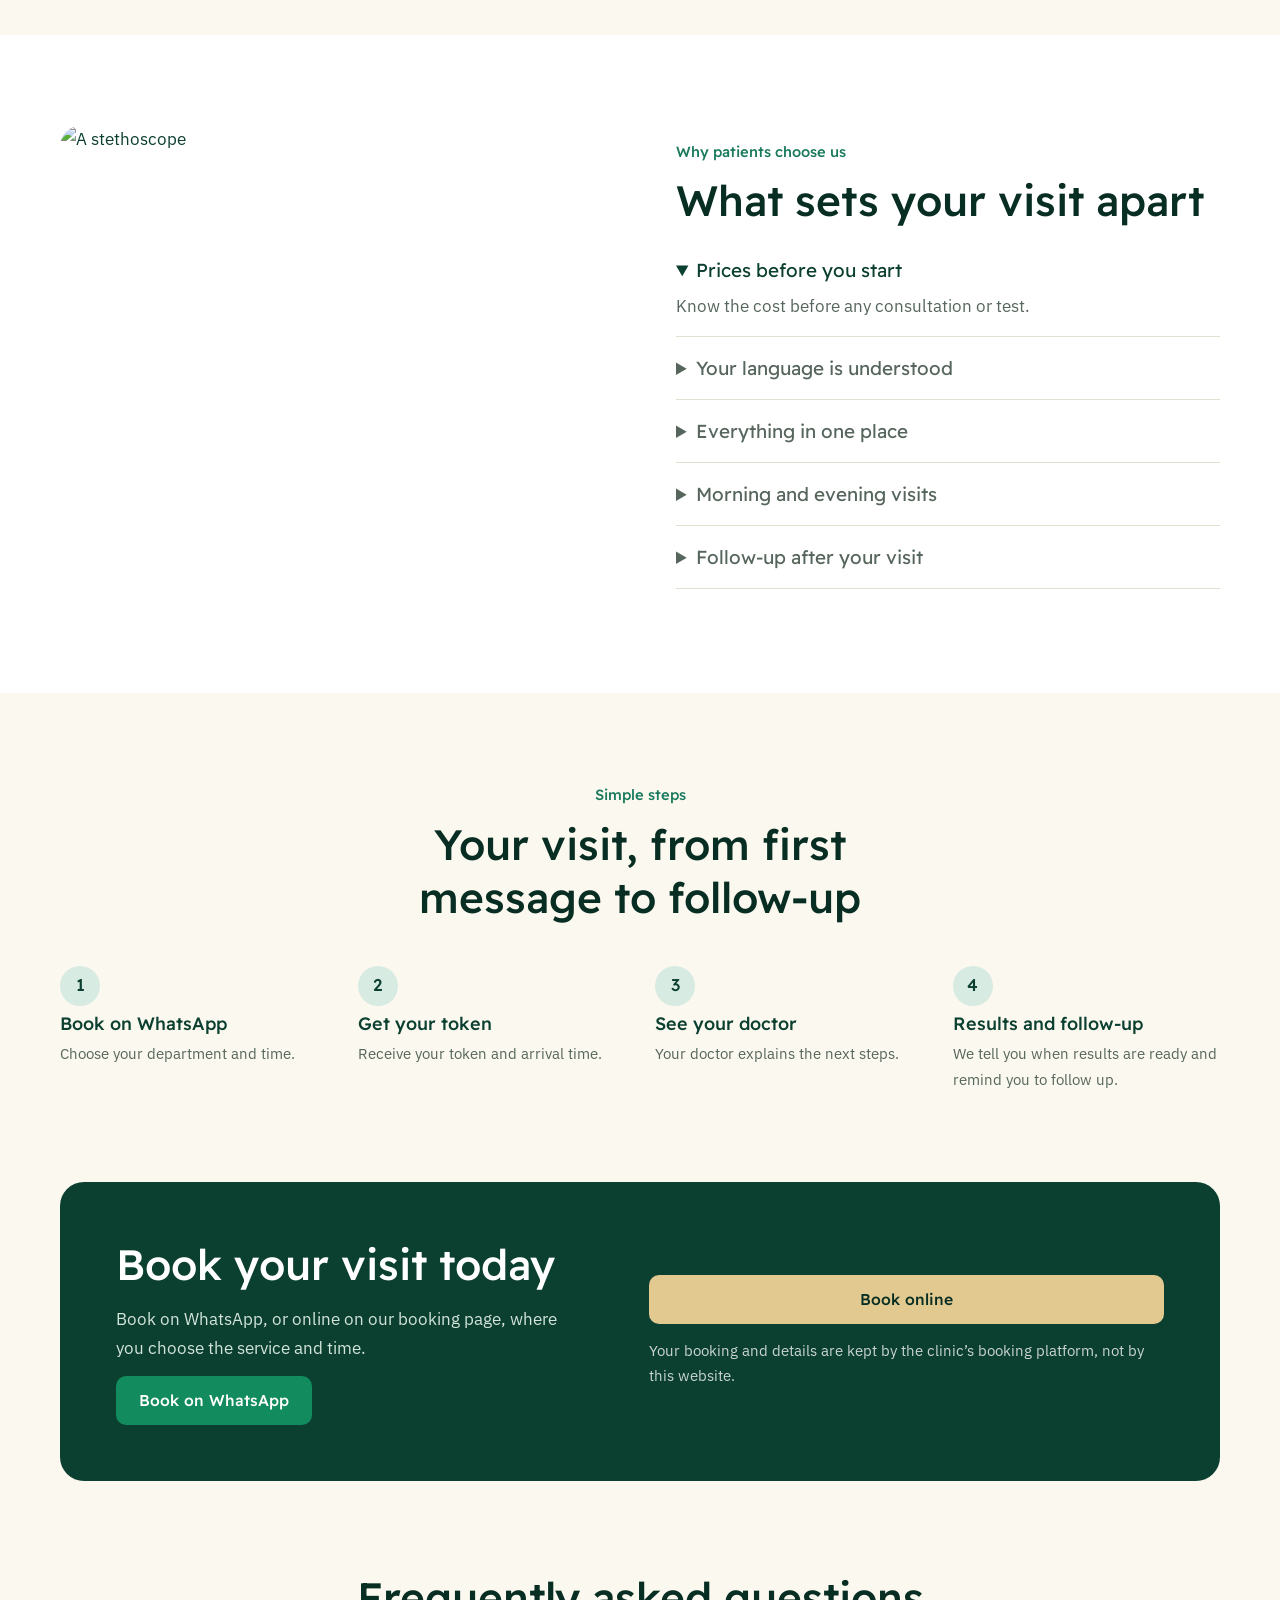
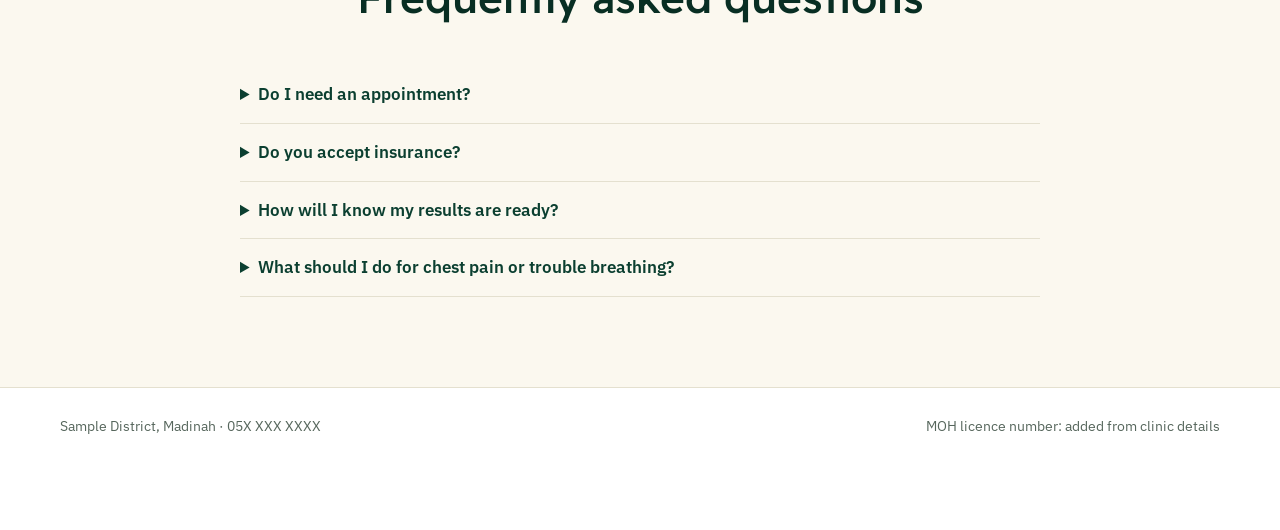
==== commit a8a0b8b0: "Merge branch 'delivery-model' into clinic-suite-preview" ====
--- a/demos/clinic-website/index.html
+++ b/demos/clinic-website/index.html
@@ -1,600 +1,620 @@
 <!doctype html>
-<html lang="bn" dir="ltr">
+<html lang="ar" dir="rtl">
 <head>
 <meta charset="utf-8">
 <meta name="viewport" content="width=device-width, initial-scale=1, viewport-fit=cover">
-<title>Sample Clinic Website</title>
+<title>Sample Medical Complex</title>
 <link rel="preconnect" href="https://fonts.googleapis.com">
 <link rel="preconnect" href="https://fonts.gstatic.com" crossorigin>
-<link rel="stylesheet" href="https://fonts.googleapis.com/css2?family=Marcellus&family=Mulish:wght@400;600;700&family=Noto+Serif+Bengali:wght@500;700&family=Hind+Siliguri:wght@400;500;600&family=Noto+Naskh+Arabic:wght@500;700&family=Tajawal:wght@400;500;700&display=swap">
+<link rel="stylesheet" href="https://fonts.googleapis.com/css2?family=Readex+Pro:wght@400;500;600&family=IBM+Plex+Sans+Arabic:wght@400;500;600&family=IBM+Plex+Sans:wght@400;500;600&family=Hind+Siliguri:wght@400;500;600&display=swap">
+<script>
+  (function(){var l='en';try{var q=(location.search.match(/[?&]lang=(en|ar|bn)\b/)||[])[1];var s=q||localStorage.getItem('clinicSiteLang')||localStorage.getItem('clinicSuiteLang');if(s==='en'||s==='bn'||s==='ar')l=s;}catch(e){}document.documentElement.lang=l;document.documentElement.dir=l==='ar'?'rtl':'ltr';})();
+</script>
 <style>
-  /* Layout: the arched window of the clinic's facade repeats as the page's one shape, on a deep green and ivory field. */
+  /* Layout: photography first. Rounded photo hero, floating navigation, photo service cards, browsable treatment categories. Calm blue on soft white. */
   :root {
     color-scheme: light;
-    --green-900: #082e23;
-    --green-800: #0b3f30;
-    --green-700: #125440;
-    --gold: #b7924a;
-    --gold-light: #e2c98f;
-    --gold-ink: #7a5c1e;
-    --ivory: #fbf8ef;
-    --sand: #f1ebd9;
-    --ink: #17271f;
-    --muted: #55655c;
-    --line: #dcd4bc;
-    --white: #fffdf8;
-    --display: "Marcellus", Georgia, "Times New Roman", serif;
-    --body: "Mulish", "Segoe UI", system-ui, sans-serif;
-    --lh: 1.6;
-    --h-lh: 1.12;
+    --ink: #0b3f30;
+    --ink-deep: #082e23;
+    --blue: #1a7a5e;
+    --blue-soft: #d8ebe2;
+    --blue-pale: #eef6f1;
+    --ground: #fbf8ef;
+    --white: #ffffff;
+    --line: #e4e0cf;
+    --muted: #56665c;
+    --sand: #e2c98f;
+    --sand-deep: #c9a666;
+    --wa: #128c5e;
+    --sample: #9a6a12;
+    --display: "Readex Pro", "Segoe UI", system-ui, sans-serif;
+    --body: "IBM Plex Sans", "Segoe UI", system-ui, sans-serif;
   }
-  html[lang="bn"] { --display: "Noto Serif Bengali", "Nirmala UI", Georgia, serif; --body: "Hind Siliguri", "Nirmala UI", "Segoe UI", sans-serif; --lh: 1.7; --h-lh: 1.3; }
-  html[lang="ar"] { --display: "Noto Naskh Arabic", "Traditional Arabic", Georgia, serif; --body: "Tajawal", "Segoe UI", Tahoma, sans-serif; --lh: 1.75; --h-lh: 1.35; }
-
+  html[lang="ar"] { --body: "IBM Plex Sans Arabic", "Segoe UI", Tahoma, sans-serif; }
+  html[lang="bn"] { --display: "Hind Siliguri", "Nirmala UI", "Segoe UI", sans-serif; --body: "Hind Siliguri", "Nirmala UI", "Segoe UI", sans-serif; }
   * { box-sizing: border-box; }
-  html { scroll-behavior: smooth; scroll-padding-top: 90px; }
-  body { margin: 0; background: var(--ivory); color: var(--ink); font: 400 17px/var(--lh) var(--body); }
+  html { scroll-behavior: smooth; scroll-padding-top: 110px; }
+  body { margin: 0; background: var(--ground); color: var(--ink); font: 400 17px/1.7 var(--body); }
   h1, h2, h3, p { margin: 0; }
-  h1, h2 { font-family: var(--display); font-weight: 500; line-height: var(--h-lh); text-wrap: balance; }
-  h2 { font-size: clamp(1.9rem, 3.6vw, 3rem); color: var(--green-800); }
-  h3 { font-size: 1.1rem; font-weight: 600; line-height: 1.4; }
+  h1, h2, h3 { font-family: var(--display); font-weight: 500; line-height: 1.25; }
+  h1, h2 { text-wrap: balance; }
+  h2 { font-size: clamp(1.75rem, 3.4vw, 2.65rem); color: var(--ink-deep); }
+  h3 { font-size: 1.12rem; }
+  img { display: block; max-width: 100%; }
   a { color: inherit; }
-  button { font: inherit; color: inherit; cursor: pointer; }
-  :focus-visible { outline: 3px solid var(--gold); outline-offset: 3px; border-radius: 4px; }
+  button, input, select { font: inherit; color: inherit; }
+  button { cursor: pointer; }
+  :focus-visible { outline: 3px solid var(--blue); outline-offset: 2px; }
   .wrap { width: min(1200px, 100%); margin-inline: auto; padding-left: max(20px, env(safe-area-inset-left, 0px)); padding-right: max(20px, env(safe-area-inset-right, 0px)); }
-  section { padding-block: clamp(64px, 8vw, 112px); }
-  .eyebrow { font-size: .8rem; font-weight: 700; letter-spacing: .14em; text-transform: uppercase; color: var(--gold-ink); }
-  html[lang="bn"] .eyebrow, html[lang="ar"] .eyebrow { letter-spacing: 0; font-size: .95rem; }
-  .section-head { display: grid; gap: 12px; max-width: 680px; margin-bottom: clamp(32px, 4vw, 52px); }
-  .section-head p:last-child:not(.eyebrow) { color: var(--muted); }
-  .confirm { display: block; font-size: .8rem; color: var(--gold-ink); margin-top: 8px; font-family: "Mulish", "Segoe UI", sans-serif; }
-
-  .btn { display: inline-flex; align-items: center; justify-content: center; gap: 10px; border: 1px solid transparent; padding: 13px 24px; border-radius: 2px; font-weight: 700; text-decoration: none; transition: background .2s, color .2s, border-color .2s; }
-  .btn-gold { background: var(--gold-light); color: var(--green-900); }
-  .btn-gold:hover { background: #efdbab; }
-  .btn-green { background: var(--green-800); color: var(--white); }
-  .btn-green:hover { background: var(--green-700); }
-  .btn-ghost { border-color: rgba(226, 201, 143, .55); color: var(--white); }
-  .btn-ghost:hover { background: rgba(226, 201, 143, .14); }
-
-  .proto { background: var(--green-900); color: var(--gold-light); font-size: .82rem; text-align: center; padding: 6px 16px; font-family: "Mulish", "Segoe UI", sans-serif; }
-
-  header.top { position: sticky; top: env(safe-area-inset-top, 0px); z-index: 20; background: rgba(251, 248, 239, .96); border-bottom: 1px solid var(--line); }
-  .bar { display: flex; align-items: center; gap: 24px; min-height: 76px; }
-  .brand { display: flex; align-items: center; gap: 12px; text-decoration: none; min-width: 0; }
-  .emblem { flex: none; width: 46px; height: 52px; padding-top: 6px; display: grid; place-items: center; border-radius: 23px 23px 2px 2px; background: var(--green-800); color: var(--gold-light); font: 500 .95rem "Marcellus", Georgia, serif; }
-  .brand-name { font-family: var(--display); font-size: 1.1rem; color: var(--green-800); line-height: 1.25; white-space: nowrap; overflow: hidden; text-overflow: ellipsis; }
-  .bar .btn { white-space: nowrap; padding: 11px 20px; }
-  nav.links a { white-space: nowrap; }
-  .brand-name small { display: block; font-family: var(--body); font-size: .76rem; color: var(--muted); }
-  nav.links { display: flex; gap: 22px; margin-inline-start: auto; font-size: .94rem; font-weight: 600; }
-  nav.links a { text-decoration: none; padding-block: 6px; border-bottom: 1px solid transparent; }
-  nav.links a:hover { border-color: var(--gold); }
-  .langs { display: flex; border: 1px solid var(--line); border-radius: 2px; flex: none; }
-  .langs button { background: none; border: 0; padding: 6px 10px; font-size: .86rem; font-weight: 600; font-family: "Hind Siliguri", "Nirmala UI", "Segoe UI", Tahoma, sans-serif; }
-  .langs button[aria-pressed="true"] { background: var(--green-800); color: var(--white); }
-
-  .hero { background: radial-gradient(90% 120% at 85% 10%, var(--green-700), var(--green-800) 55%, var(--green-900)); color: var(--white); padding-block: clamp(48px, 6vw, 84px) clamp(110px, 10vw, 140px); overflow: hidden; }
-  .hero-grid { display: grid; grid-template-columns: minmax(0, 1.15fr) minmax(0, .85fr); align-items: end; gap: clamp(32px, 6vw, 80px); }
-  .hero .eyebrow { color: var(--gold-light); }
-  .hero-copy { display: grid; gap: 22px; padding-bottom: 16px; animation: rise .7s ease-out both; }
-  h1 { font-size: clamp(2.5rem, 5.6vw, 4.7rem); }
-  .lede { font-size: 1.15rem; color: #dfe7df; max-width: 34em; }
-  .cta { display: flex; flex-wrap: wrap; gap: 12px; }
-  .arch-frame { position: relative; justify-self: end; width: min(100%, 430px); padding: 12px; border: 1px solid var(--gold); border-radius: 215px 215px 0 0; border-bottom: 0; margin-bottom: calc(-1 * clamp(110px, 10vw, 140px)); animation: rise .9s ease-out both; }
-  .arch { aspect-ratio: 520 / 660; border-radius: 205px 205px 0 0; background-image: url("assets/facade.svg"); background-size: cover; background-position: center bottom; background-repeat: no-repeat; background-color: var(--green-700); }
-  @keyframes rise { from { transform: translateY(14px); } }
-
-  .answers-band { padding-block: 0; }
-  .answers { position: relative; z-index: 2; display: grid; grid-template-columns: repeat(4, minmax(0, 1fr)); background: var(--white); border: 1px solid var(--line); border-top: 3px solid var(--gold); margin-top: -64px; box-shadow: 0 24px 50px -28px rgba(8, 46, 35, .4); }
-  .answer { padding: 24px 22px; display: grid; gap: 6px; align-content: start; min-width: 0; }
-  .answer + .answer { border-inline-start: 1px solid var(--line); }
-  .answer .q { font-size: .86rem; font-weight: 700; color: var(--gold-ink); }
-  .answer p { font-size: .98rem; }
-
-  .offer-wrap { padding-bottom: 0; }
-  .offer { display: grid; grid-template-columns: minmax(0, 1.3fr) minmax(0, 1fr); gap: clamp(28px, 5vw, 64px); align-items: center; background: var(--sand); border: 1px solid var(--line); padding: clamp(28px, 5vw, 56px); }
-  .offer-copy { display: grid; gap: 14px; justify-items: start; }
-  .offer-copy p { color: var(--muted); max-width: 34em; }
-  .deals { display: grid; gap: 14px; }
-  .deal { display: flex; align-items: center; gap: 18px; background: var(--green-800); color: var(--white); padding: 18px 22px; border-radius: 80px 80px 2px 2px; }
-  .deal b { font-family: var(--display); font-weight: 500; font-size: 2.3rem; color: var(--gold-light); line-height: 1.1; flex: none; }
-  .deal span { font-size: 1rem; line-height: 1.35; }
-
-  .groups { display: grid; grid-template-columns: 1.5fr 1fr; gap: clamp(28px, 5vw, 64px); }
-  .group-title { font-size: .86rem; font-weight: 700; color: var(--gold-ink); padding-bottom: 10px; border-bottom: 1px solid var(--gold); }
-  .dept-list { list-style: none; margin: 0; padding: 0; }
-  .dept-list.two { display: grid; grid-template-columns: 1fr 1fr; column-gap: 28px; }
-  .dept { width: 100%; display: flex; justify-content: space-between; align-items: center; gap: 12px; background: none; border: 0; border-bottom: 1px solid var(--line); padding: 14px 2px; text-align: start; font-family: var(--display); font-size: 1.22rem; color: var(--green-800); transition: padding .2s, color .2s; }
-  button.dept:hover { padding-inline-start: 10px; color: var(--gold-ink); }
-  .dept i { font-style: normal; color: var(--gold); font-family: "Segoe UI", sans-serif; }
-  [dir="rtl"] .dept i { transform: scaleX(-1); }
-  .emergency { display: grid; gap: 4px; margin-top: 22px; background: var(--green-800); color: var(--white); padding: 18px 20px; }
-  .emergency b { font-family: var(--display); font-weight: 500; font-size: 1.22rem; color: var(--gold-light); }
-  .emergency span { font-size: .94rem; }
-
-  .care { background: var(--green-800); color: var(--white); }
-  .care h2 { color: var(--white); }
-  .care .eyebrow { color: var(--gold-light); }
-  .care .section-head p:last-child:not(.eyebrow) { color: #cfdcd3; }
-  .tongues { display: grid; grid-template-columns: repeat(3, minmax(0, 1fr)); gap: 0; border-top: 1px solid rgba(226, 201, 143, .45); }
-  .tongue { padding: 26px 24px 8px 0; display: grid; gap: 10px; align-content: start; min-width: 0; }
-  [dir="rtl"] .tongue { padding: 26px 0 8px 24px; }
-  .tongue + .tongue { border-inline-start: 1px solid rgba(226, 201, 143, .25); padding-inline-start: 24px; }
-  .tongue .native { font-family: "Noto Serif Bengali", "Noto Naskh Arabic", "Nirmala UI", Georgia, serif; font-size: 1.7rem; color: var(--gold-light); line-height: 1.3; }
-  .tongue p { color: #dfe7df; font-size: .98rem; }
-  .care .confirm { color: var(--gold-light); }
-
-  .steps { list-style: none; margin: 0; padding: 0; display: grid; grid-template-columns: repeat(3, minmax(0, 1fr)); gap: clamp(20px, 3vw, 40px); counter-reset: s; }
-  .steps li { counter-increment: s; display: grid; gap: 10px; align-content: start; }
-  .steps li::before { content: counter(s); font-family: var(--display); font-size: 1.3rem; width: 52px; height: 64px; display: grid; place-items: center; padding-top: 6px; color: var(--green-800); border: 1px solid var(--gold); border-radius: 26px 26px 0 0; }
-  .steps p { color: var(--muted); font-size: .98rem; }
-
-  .visit { background: var(--sand); }
-  .visit-grid { display: grid; grid-template-columns: minmax(0, 1.1fr) minmax(0, 1fr); gap: clamp(28px, 5vw, 64px); align-items: center; }
-  .photo { aspect-ratio: 620 / 400; background-image: url("assets/facade.svg"); background-size: cover; background-position: center 72%; background-repeat: no-repeat; border-radius: 240px 240px 0 0; }
-  .visit-copy { display: grid; gap: 22px; }
-  .info { display: grid; gap: 14px; margin: 0; }
-  .info div { display: grid; grid-template-columns: 96px minmax(0, 1fr); gap: 12px; padding-bottom: 14px; border-bottom: 1px solid var(--line); }
-  .info dt { font-weight: 700; color: var(--gold-ink); font-size: .9rem; }
-  .info dd { margin: 0; }
-  .num { direction: ltr; unicode-bidi: isolate; font-variant-numeric: tabular-nums; }
-  .qr-row { display: flex; align-items: center; gap: 16px; }
-  .qr { flex: none; width: 104px; height: 104px; display: grid; place-items: center; border: 1px dashed var(--gold); color: var(--gold-ink); font-weight: 700; letter-spacing: .08em; font-family: "Mulish", "Segoe UI", sans-serif; }
-
-  .faq { display: grid; max-width: 820px; }
-  details { border-bottom: 1px solid var(--line); }
-  summary { cursor: pointer; padding: 18px 28px 18px 2px; font-family: var(--display); font-size: 1.2rem; color: var(--green-800); list-style: none; position: relative; }
-  [dir="rtl"] summary { padding: 18px 2px 18px 28px; }
-  summary::-webkit-details-marker { display: none; }
-  summary::after { content: "+"; position: absolute; inset-inline-end: 4px; top: 16px; color: var(--gold); font-size: 1.4rem; font-family: "Segoe UI", sans-serif; }
-  details[open] summary::after { content: "−"; }
-  details p { padding: 0 2px 20px; color: var(--muted); max-width: 42em; }
-
-  footer { background: var(--green-900); color: #cfdcd3; padding-block: 48px 32px; font-size: .94rem; }
-  .foot { display: grid; grid-template-columns: 1.4fr 1fr 1fr; gap: 32px; }
-  .foot b { display: block; color: var(--gold-light); font-family: var(--display); font-weight: 500; font-size: 1.15rem; margin-bottom: 8px; }
-  .foot-note { margin-top: 32px; padding-top: 18px; border-top: 1px solid rgba(226, 201, 143, .25); font-size: .84rem; }
-
-  dialog { width: min(520px, calc(100vw - 32px)); border: 0; border-top: 3px solid var(--gold); padding: 0; background: var(--white); color: var(--ink); box-shadow: 0 30px 80px rgba(8, 46, 35, .45); }
-  dialog::backdrop { background: rgba(8, 46, 35, .6); }
-  .dlg { padding: 28px; display: grid; gap: 18px; }
-  .dlg-head { display: flex; justify-content: space-between; align-items: start; gap: 16px; }
-  .dlg-head h2 { font-size: 1.7rem; }
-  .x { background: none; border: 0; font-size: 1.5rem; line-height: 1; padding: 4px 8px; color: var(--muted); font-family: "Segoe UI", sans-serif; }
-  .field { display: grid; gap: 6px; }
-  .field label { font-weight: 600; font-size: .92rem; }
-  select { font: inherit; padding: 11px 12px; border: 1px solid var(--line); background: var(--ivory); color: var(--ink); border-radius: 2px; width: 100%; }
-  .preview { background: #e3f6dc; padding: 12px 14px; border-radius: 8px; white-space: pre-line; font-size: .98rem; }
-  .small { font-size: .85rem; color: var(--muted); }
-
-  @media (max-width: 1160px) {
+  section { padding-block: clamp(52px, 7vw, 92px); }
+  .eyebrow { font-family: var(--display); font-size: .92rem; font-weight: 500; color: var(--blue); }
+  .head { display: grid; gap: 10px; max-width: 660px; margin-bottom: clamp(26px, 4vw, 42px); }
+  .head.center { margin-inline: auto; text-align: center; justify-items: center; }
+  .head p:not(.eyebrow) { color: var(--muted); }
+  .sample { font-size: .82rem; color: var(--sample); }
+
+  .btn { display: inline-flex; align-items: center; justify-content: center; gap: 8px; min-height: 48px; padding: 10px 22px; border: 1px solid transparent; border-radius: 10px; font-family: var(--display); font-weight: 500; font-size: .98rem; text-decoration: none; white-space: nowrap; transition: background .18s, border-color .18s; }
+  .btn-wa { background: var(--wa); color: #fff; }
+  .btn-wa:hover { background: #0e7850; }
+  .btn-sand { background: var(--sand); color: var(--ink-deep); }
+  .btn-sand:hover { background: var(--sand-deep); }
+  .btn-ghost { border-color: rgba(255,255,255,.7); color: #fff; }
+  .btn-ghost:hover { background: rgba(255,255,255,.14); }
+  .btn-blue { background: var(--blue); color: #fff; }
+  .btn-blue:hover { background: #125f49; }
+
+  .proto { background: var(--ink-deep); color: #cfe2d8; font-size: .84rem; text-align: center; padding: 7px 16px; }
+  .proto a { color: #fff; font-weight: 600; margin-inline-start: 8px; white-space: nowrap; }
+
+  .nav-shell { position: sticky; top: calc(10px + env(safe-area-inset-top, 0px)); z-index: 20; margin-top: 14px; }
+  .bar { display: flex; align-items: center; gap: 20px; min-height: 70px; padding-inline: 18px; background: rgba(255,255,255,.96); border-radius: 16px; box-shadow: 0 10px 28px -16px rgba(8,46,35,.45); }
+  .brand { display: flex; align-items: center; gap: 10px; text-decoration: none; min-width: 0; }
+  .mark { flex: none; width: 40px; height: 40px; }
+  .brand b { font-family: var(--display); font-weight: 500; font-size: 1.04rem; line-height: 1.25; display: block; white-space: nowrap; color: var(--ink-deep); }
+  nav.links { display: flex; gap: 20px; margin-inline-start: auto; font-size: .94rem; }
+  nav.links a { text-decoration: none; white-space: nowrap; }
+  nav.links a:hover { color: var(--blue); }
+  .langs { display: flex; flex: none; border: 1px solid var(--line); border-radius: 10px; overflow: hidden; }
+  .langs button { background: none; border: 0; padding: 6px 11px; font-size: .86rem; font-weight: 600; min-height: 40px; }
+  .langs button[aria-pressed="true"] { background: var(--ink); color: #fff; }
+  .bar .btn { min-height: 44px; padding: 8px 16px; font-size: .92rem; }
+
+  .hero { padding-block: 14px 0; }
+  .hero-card { position: relative; border-radius: 24px; overflow: hidden; min-height: clamp(460px, 44vw, 620px); display: flex; align-items: flex-end; background: var(--ink); }
+  .hero-card > img { position: absolute; inset: 0; width: 100%; height: 100%; object-fit: cover; object-position: 58% 18%; }
+  .hero-card::after { content: ""; position: absolute; inset: 0; background: linear-gradient(to top, rgba(8,46,35,.9) 0%, rgba(8,46,35,.62) 34%, rgba(8,46,35,0) 66%); }
+  .hero-copy { position: relative; z-index: 1; color: #fff; padding: clamp(24px, 4vw, 52px); padding-bottom: clamp(62px, 7vw, 92px); display: grid; gap: 14px; justify-items: start; max-width: 820px; }
+  h1 { font-size: clamp(2rem, 3.8vw, 3.1rem); font-weight: 600; }
+  .lede { font-size: 1.12rem; max-width: 36em; color: #eef6f0; }
+  .cta { display: flex; flex-wrap: wrap; gap: 10px; }
+
+  .facts-strip { position: relative; z-index: 2; margin-top: -44px; display: grid; grid-template-columns: repeat(4, minmax(0, 1fr)); background: var(--white); border-radius: 18px; box-shadow: 0 18px 38px -24px rgba(8,46,35,.5); margin-inline: clamp(12px, 3vw, 40px); }
+  .fact { padding: 20px; display: grid; gap: 2px; align-content: start; min-width: 0; }
+  .fact + .fact { border-inline-start: 1px solid var(--line); }
+  .fact span { font-family: var(--display); font-size: .88rem; color: var(--blue); }
+  .fact p { font-size: .96rem; line-height: 1.5; }
+
+  .intro-grid { display: grid; grid-template-columns: minmax(0, 1fr) minmax(0, 1.08fr); gap: clamp(28px, 6vw, 76px); align-items: center; }
+  .intro-copy { display: grid; gap: 14px; justify-items: start; }
+  .intro-copy p:not(.eyebrow) { color: var(--muted); }
+  .intro-photos { display: grid; grid-template-columns: 1.4fr 1fr; gap: 14px; align-items: end; }
+  .intro-photos img { width: 100%; object-fit: cover; border-radius: 18px; }
+  .intro-photos img:first-child { aspect-ratio: 4 / 4.5; }
+  .intro-photos img:last-child { aspect-ratio: 4 / 5; }
+
+  .featured { background: var(--white); }
+  .cards { display: grid; grid-template-columns: repeat(4, minmax(0, 1fr)); gap: clamp(12px, 2vw, 22px); }
+  .card { position: relative; border: 0; padding: 0; border-radius: 18px; overflow: hidden; aspect-ratio: 4 / 5; background: var(--ink); text-align: start; color: #fff; }
+  .card img { width: 100%; height: 100%; object-fit: cover; transition: transform .3s; }
+  .card:hover img { transform: scale(1.04); }
+  .card::after { content: ""; position: absolute; inset: 0; background: linear-gradient(to top, rgba(8,46,35,.88), rgba(8,46,35,0) 58%); }
+  .card span { position: absolute; z-index: 1; inset-inline: 18px; bottom: 16px; display: grid; gap: 1px; }
+  .card b { font-family: var(--display); font-weight: 500; font-size: 1.22rem; line-height: 1.3; }
+  .card small { font-size: .9rem; color: #e4efe8; }
+
+  .svc-grid { display: grid; grid-template-columns: minmax(0, 1.5fr) minmax(240px, 1fr); gap: clamp(16px, 3vw, 32px); align-items: start; }
+  .svc-panel { background: var(--white); border-radius: 20px; padding: clamp(10px, 2vw, 16px) clamp(20px, 3vw, 34px); box-shadow: 0 16px 34px -28px rgba(8,46,35,.6); min-height: 300px; }
+  .svc-row { display: grid; grid-template-columns: minmax(0, 1fr) auto; gap: 2px 18px; padding: 16px 0; border-bottom: 1px solid var(--line); }
+  .svc-row:last-child { border-bottom: 0; }
+  .svc-row .price { font-weight: 600; white-space: nowrap; unicode-bidi: isolate; font-variant-numeric: tabular-nums; }
+  .svc-row p { grid-column: 1 / -1; color: var(--muted); font-size: .94rem; }
+  .svc-tabs { display: grid; gap: 10px; }
+  .svc-tabs button { background: var(--blue-soft); border: 0; border-radius: 14px; padding: 16px 20px; text-align: start; font-family: var(--display); font-weight: 500; font-size: 1.04rem; color: var(--ink); transition: background .18s; }
+  .svc-tabs button:hover { background: #c5e0d3; }
+  .svc-tabs button[aria-selected="true"] { background: var(--ink); color: #fff; }
+  .svc-note { text-align: center; margin-top: 18px; }
+
+  .finder { background: var(--blue-pale); }
+  .finder-grid { display: grid; grid-template-columns: minmax(0, .85fr) minmax(0, 1.15fr); gap: clamp(26px, 5vw, 64px); align-items: center; }
+  .finder-photo { width: 100%; aspect-ratio: 1 / 1.05; object-fit: cover; border-radius: 22px; }
+  .finder-box { display: grid; gap: 16px; min-width: 0; }
+  .concerns { display: flex; flex-wrap: wrap; gap: 8px; }
+  .concerns button { background: var(--white); border: 1px solid var(--line); border-radius: 22px; padding: 7px 16px; font-size: .95rem; min-height: 42px; }
+  .concerns button:hover { border-color: var(--blue); }
+  .concerns button[aria-pressed="true"] { background: var(--ink); border-color: var(--ink); color: #fff; }
+  .result { background: var(--white); border-radius: 18px; padding: clamp(18px, 3vw, 26px); display: grid; gap: 10px; }
+  .result h3 { font-size: 1.32rem; color: var(--ink-deep); }
+  .result p { color: var(--muted); font-size: .98rem; }
+  .result dl { margin: 0; display: grid; grid-template-columns: repeat(2, minmax(0, 1fr)); gap: 10px; }
+  .result dl div { background: var(--ground); border-radius: 10px; padding: 10px 14px; min-width: 0; }
+  .result dt { font-size: .82rem; color: var(--muted); }
+  .result dd { margin: 0; font-weight: 600; }
+  .result .btn { justify-self: start; }
+
+  .doc { display: grid; grid-template-columns: minmax(0, 1fr) minmax(0, 1fr); gap: clamp(26px, 6vw, 72px); align-items: center; }
+  .doc + .doc { margin-top: clamp(36px, 6vw, 64px); }
+  .doc:nth-of-type(even) img { order: 2; }
+  .doc img { width: 100%; aspect-ratio: 5 / 5.2; object-fit: cover; object-position: top; border-radius: 22px; }
+  .doc-copy { display: grid; gap: 10px; }
+  .doc-copy h2 { font-size: clamp(1.6rem, 3vw, 2.3rem); }
+  .doc-copy p:not(.eyebrow) { color: var(--muted); }
+
+  .why { background: var(--white); }
+  .why-grid { display: grid; grid-template-columns: minmax(0, 1fr) minmax(0, 1fr); gap: clamp(26px, 6vw, 72px); align-items: center; }
+  .why-grid img { width: 100%; aspect-ratio: 5 / 4.4; object-fit: cover; border-radius: 22px; }
+  .why details { border-bottom: 1px solid var(--line); padding-block: 15px; }
+  .why summary { font-family: var(--display); font-size: 1.18rem; cursor: pointer; color: var(--ink); }
+  .why details:not([open]) summary { color: var(--muted); }
+  .why details p { color: var(--muted); margin-top: 6px; }
+
+  .steps { list-style: none; margin: 0; padding: 0; display: grid; grid-template-columns: repeat(4, minmax(0, 1fr)); gap: clamp(16px, 3vw, 30px); counter-reset: s; }
+  .steps li { counter-increment: s; display: grid; gap: 6px; align-content: start; }
+  .steps li::before { content: counter(s); width: 40px; height: 40px; border-radius: 50%; background: var(--blue-soft); display: grid; place-items: center; font-family: var(--display); font-weight: 500; }
+  .steps p { font-size: .96rem; color: var(--muted); }
+
+  .book-wrap { padding-top: 0; }
+  .book-card { background: var(--ink); color: #fff; border-radius: 24px; padding: clamp(24px, 5vw, 56px); display: grid; grid-template-columns: minmax(0, 1fr) minmax(0, 1.1fr); gap: clamp(26px, 5vw, 64px); align-items: center; }
+  .book-copy { display: grid; gap: 14px; justify-items: start; }
+  .book-copy h2 { color: #fff; }
+  .book-copy p { color: #d3e4da; }
+  form.book { background: var(--white); color: var(--ink); border-radius: 18px; padding: clamp(18px, 3vw, 26px); display: grid; grid-template-columns: repeat(2, minmax(0, 1fr)); gap: 14px; }
+  .field { display: grid; gap: 5px; min-width: 0; }
+  .field label { font-size: .9rem; font-weight: 500; }
+  .field input, .field select { width: 100%; border: 1px solid #c9d2c4; border-radius: 10px; padding: 10px 12px; min-height: 46px; background: #fff; }
+  .wide { grid-column: 1 / -1; }
+  .done { grid-column: 1 / -1; background: #e3f5ec; color: #0b5c3d; border-radius: 10px; padding: 12px 14px; font-size: .95rem; }
+
+  .faq { max-width: 800px; margin-inline: auto; }
+  .faq details { border-bottom: 1px solid var(--line); padding-block: 14px; }
+  .faq summary { cursor: pointer; font-weight: 600; }
+  .faq details p { color: var(--muted); margin-top: 8px; }
+
+  footer { background: var(--white); border-top: 1px solid var(--line); padding-block: 26px 92px; font-size: .9rem; color: var(--muted); }
+  .foot { display: flex; flex-wrap: wrap; justify-content: space-between; gap: 8px 28px; }
+
+  .float { position: fixed; inset-inline-end: max(18px, env(safe-area-inset-right, 0px)); bottom: calc(18px + env(safe-area-inset-bottom, 0px)); z-index: 30; box-shadow: 0 10px 24px -8px rgba(8,46,35,.55); }
+
+  .wa-pop { border: 0; border-radius: 18px; padding: 26px; width: min(420px, calc(100vw - 32px)); color: var(--ink); background: var(--white); }
+  .wa-pop::backdrop { background: rgba(8,46,35,.62); }
+  .wa-pop h2 { font-size: 1.32rem; margin-bottom: 10px; }
+  .wa-pop p { color: var(--muted); margin-bottom: 18px; }
+  .wa-pop .btn { width: 100%; }
+
+  @media (max-width: 980px) {
     nav.links { display: none; }
     .langs { margin-inline-start: auto; }
+    .facts-strip { grid-template-columns: repeat(2, minmax(0, 1fr)); }
+    .fact:nth-child(3) { border-inline-start: 0; }
+    .fact:nth-child(n+3) { border-top: 1px solid var(--line); }
+    .cards { grid-template-columns: repeat(2, minmax(0, 1fr)); }
+    .intro-grid, .svc-grid, .finder-grid, .why-grid, .book-card { grid-template-columns: minmax(0, 1fr); }
+    .svc-tabs { order: -1; grid-template-columns: repeat(2, minmax(0, 1fr)); }
+    .steps { grid-template-columns: repeat(2, minmax(0, 1fr)); }
+    .finder-photo { aspect-ratio: 16 / 10; object-position: top; }
   }
-  @media (max-width: 960px) {
-    .bar > .btn { display: none; }
-    .hero-grid { grid-template-columns: minmax(0, 1fr); }
-    .hero { padding-bottom: 96px; }
-    .arch-frame { justify-self: center; width: min(100%, 340px); margin-bottom: -96px; border-radius: 170px 170px 0 0; }
-    .arch { border-radius: 160px 160px 0 0; }
-    .answers { grid-template-columns: repeat(2, minmax(0, 1fr)); margin-top: 24px; }
-    .answers-band .wrap { padding-top: 76px; }
-    .answer:nth-child(3) { border-inline-start: 0; }
-    .answer:nth-child(n+3) { border-top: 1px solid var(--line); }
-    .offer, .groups, .visit-grid { grid-template-columns: minmax(0, 1fr); }
-    .foot { grid-template-columns: minmax(0, 1fr); }
-    .tongues, .steps { grid-template-columns: minmax(0, 1fr); }
-    .tongue, [dir="rtl"] .tongue { padding: 22px 0; }
-    .tongue + .tongue { border-inline-start: 0; border-top: 1px solid rgba(226, 201, 143, .25); padding-inline-start: 0; }
+  @media (max-width: 680px) {
+    .hero-card { display: block; min-height: 0; }
+    .hero-card > img { position: static; height: auto; aspect-ratio: 4 / 3; object-position: 58% 10%; }
+    .hero-card::after { display: none; }
+    .hero-copy { padding: 22px 20px 66px; }
+    .bar { gap: 10px; padding-inline: 12px; }
+    .bar .btn { display: none; }
+    .brand { flex: 1; }
+    .brand span { min-width: 0; }
+    .brand b { white-space: normal; font-size: .94rem; }
+    .doc { grid-template-columns: minmax(0, 1fr); }
+    .doc:nth-of-type(even) img { order: 0; }
+    .facts-strip { grid-template-columns: minmax(0, 1fr); }
+    .fact + .fact { border-inline-start: 0; border-top: 1px solid var(--line); }
+    form.book { grid-template-columns: minmax(0, 1fr); }
+    .svc-tabs button { padding: 12px 14px; font-size: .95rem; }
   }
-  @media (max-width: 560px) {
-    body { font-size: 16px; }
-    .brand-name small { display: none; }
-    .brand-name { font-size: .86rem; white-space: normal; }
-    .bar { gap: 12px; }
-    .answers { grid-template-columns: minmax(0, 1fr); }
-    .answer + .answer { border-inline-start: 0; border-top: 1px solid var(--line); }
-    .dept-list.two { grid-template-columns: minmax(0, 1fr); }
-    .cta .btn { width: 100%; }
-    .info div { grid-template-columns: minmax(0, 1fr); gap: 2px; }
-    .deal b { font-size: 1.9rem; }
-  }
-  @media (prefers-reduced-motion: reduce) { html { scroll-behavior: auto; } .hero-copy, .arch-frame { animation: none; } * { transition: none !important; } }
+  @media (prefers-reduced-motion: reduce) { html { scroll-behavior: auto; } .card img, .btn { transition: none; } }
+
+  /* First-visit language choice: how a patient picks their language before anything else. */
+  .lang-pick { border: 0; border-radius: 24px; padding: clamp(24px, 4vw, 36px); width: min(440px, calc(100vw - 32px)); background: var(--white); color: var(--ink); text-align: center; box-shadow: 0 30px 80px -30px rgba(8,46,35,.55); }
+  .lang-pick::backdrop { background: rgba(8,46,35,.62); backdrop-filter: blur(4px); }
+  .lang-pick .mark { width: 52px; height: 52px; display: block; margin: 0 auto 14px; }
+  .lang-pick h2 { display: grid; gap: 2px; font-size: 1.15rem; line-height: 1.45; margin-bottom: 20px; }
+  .lang-pick h2 span + span { font-size: .95rem; color: var(--muted); font-weight: 500; }
+  .pick-list { display: grid; gap: 10px; }
+  .pick-list button { display: flex; align-items: center; justify-content: space-between; gap: 12px; padding: 16px 18px; border-radius: 14px; border: 1px solid var(--line); background: var(--ground); font: inherit; color: var(--ink); cursor: pointer; transition: background .2s, border-color .2s, transform .2s; }
+  .pick-list button b { font-size: 1.1rem; font-weight: 600; }
+  .pick-list button span { color: var(--muted); font-size: .92rem; }
+  .pick-list button:hover { border-color: var(--blue); background: var(--blue-pale); transform: translateY(-1px); }
+  .pick-list button.is-current { border-color: var(--ink); box-shadow: inset 0 0 0 1px var(--ink); }
+  .pick-note { margin-top: 16px; font-size: .85rem; color: var(--muted); }
+
+  .book-opts { display: grid; gap: 14px; align-content: center; }
+  .book-note { font-size: .92rem; color: rgba(255,255,255,.78); }
 </style>
 </head>
 <body>
-<div class="proto" data-t="proto"></div>
-
-<header class="top">
-  <div class="wrap bar">
-    <a class="brand" href="#home">
-      <span class="emblem" role="img" aria-label="Sample clinic logo">SM</span>
-      <span class="brand-name"><span data-t="clinic"></span><small data-t="city"></small></span>
+
+<div class="proto"><span data-t="proto"></span> <a id="backLink" href="../../" data-t="back"></a></div>
+
+<dialog class="lang-pick" id="langPick" aria-labelledby="pickTitle">
+  <svg class="mark" viewBox="0 0 40 40" aria-hidden="true"><rect width="40" height="40" rx="11" fill="#0b3f30"/><path d="M17 9h6v8h8v6h-8v8h-6v-8H9v-6h8z" fill="#e2c98f"/></svg>
+  <h2 id="pickTitle"><span lang="en">Choose your language</span><span lang="ar" dir="rtl">اختر لغتك</span><span lang="bn">আপনার ভাষা বেছে নিন</span></h2>
+  <div class="pick-list">
+    <button type="button" data-pick="en" lang="en"><b>English</b><span>Welcome</span></button>
+    <button type="button" data-pick="ar" lang="ar" dir="rtl"><b>العربية</b><span>أهلاً بك</span></button>
+    <button type="button" data-pick="bn" lang="bn"><b>বাংলা</b><span>স্বাগতম</span></button>
+  </div>
+  <p class="pick-note"><span lang="en">You can change it any time at the top of the page.</span></p>
+</dialog>
+
+<dialog class="wa-pop" id="waPop" aria-labelledby="popTitle">
+  <h2 id="popTitle" data-t="popTitle"></h2>
+  <p data-t="popText"></p>
+  <button class="btn btn-wa" type="button" id="popClose" data-t="popClose"></button>
+</dialog>
+
+<div class="wrap nav-shell">
+  <header class="bar">
+    <a class="brand" href="#top">
+      <svg class="mark" viewBox="0 0 40 40" aria-hidden="true"><rect width="40" height="40" rx="11" fill="#0b3f30"/><path d="M17 9h6v8h8v6h-8v8h-6v-8H9v-6h8z" fill="#e2c98f"/></svg>
+      <span><b data-t="name"></b></span>
     </a>
     <nav class="links" aria-label="Main">
-      <a href="#departments" data-t="navDept"></a>
-      <a href="#languages" data-t="navDoc"></a>
-      <a href="#offer" data-t="navOffer"></a>
-      <a href="#visit" data-t="navVisit"></a>
+      <a href="#services" data-t="navServices"></a>
+      <a href="#finder" data-t="navFinder"></a>
+      <a href="#team" data-t="navTeam"></a>
+      <a href="#faq" data-t="navFaq"></a>
     </nav>
     <div class="langs" role="group" aria-label="Language">
-      <button type="button" data-lang="bn" lang="bn">বাংলা</button>
-      <button type="button" data-lang="en" lang="en">EN</button>
-      <button type="button" data-lang="ar" lang="ar">عربي</button>
-    </div>
-    <button type="button" class="btn btn-green" data-book data-t="book"></button>
-  </div>
-</header>
-
-<main id="home">
-  <div class="hero">
-    <div class="wrap hero-grid">
+      <button type="button" data-lang="en">English</button>
+      <button type="button" data-lang="ar">العربية</button>
+      <button type="button" data-lang="bn">বাংলা</button>
+    </div>
+    <a class="btn btn-sand" href="#book" data-t="bookNow"></a>
+  </header>
+</div>
+
+<main id="top">
+  <div class="hero wrap">
+    <div class="hero-card">
+      <img src="assets/photos/doctor-hero.jpg" data-alt="altHero" fetchpriority="high">
       <div class="hero-copy">
-        <p class="eyebrow" data-t="tagline"></p>
-        <h1 data-t="heroTitle"></h1>
-        <p class="lede" data-t="heroLede"></p>
+        <h1 data-t="h1"></h1>
+        <p class="lede" data-t="lede"></p>
         <div class="cta">
-          <button type="button" class="btn btn-gold" data-book data-t="bookWa"></button>
-          <a class="btn btn-ghost" href="#departments" data-t="seeDept"></a>
+          <a class="btn btn-wa wa-link" href="#book" data-t="waCta"></a>
+          <a class="btn btn-ghost" href="#services" data-t="seeServices"></a>
         </div>
       </div>
-      <div class="arch-frame">
-        <div class="arch" role="img" data-t-label="photoAlt"></div>
+    </div>
+    <div class="facts-strip" id="facts"></div>
+  </div>
+
+  <section>
+    <div class="wrap intro-grid">
+      <div class="intro-copy">
+        <p class="eyebrow" data-t="introEye"></p>
+        <h2 data-t="introTitle"></h2>
+        <p data-t="introText"></p>
+        <a class="btn btn-blue" href="#services" data-t="introCta"></a>
       </div>
-    </div>
-  </div>
-
-  <section class="answers-band" aria-label="Quick answers">
+      <div class="intro-photos">
+        <img src="assets/photos/lab.jpg" data-alt="altClinic" loading="lazy">
+        <img src="assets/photos/bp.jpg" data-alt="altWaiting" loading="lazy">
+      </div>
+    </div>
+  </section>
+
+  <section class="featured">
     <div class="wrap">
-      <div class="answers">
-        <div class="answer"><span class="q" data-t="qHours"></span><p data-t="aHours"></p><span class="confirm">Sample data</span></div>
-        <div class="answer"><span class="q" data-t="qWhere"></span><p data-t="aWhere"></p></div>
-        <div class="answer"><span class="q" data-t="qFee"></span><p data-t="aFee"></p></div>
-        <div class="answer"><span class="q" data-t="qIns"></span><p data-t="aIns"></p><span class="confirm">Sample data</span></div>
+      <div class="head center"><p class="eyebrow" data-t="featEye"></p><h2 data-t="featTitle"></h2></div>
+      <div class="cards" id="cards"></div>
+    </div>
+  </section>
+
+  <section id="services">
+    <div class="wrap">
+      <div class="head center"><p class="eyebrow" data-t="svcEye"></p><h2 data-t="svcTitle"></h2><p data-t="svcIntro"></p></div>
+      <div class="svc-grid">
+        <div class="svc-panel" id="svcPanel" role="tabpanel"></div>
+        <div class="svc-tabs" id="svcTabs" role="tablist"></div>
       </div>
-    </div>
-  </section>
-
-  <section class="offer-wrap" id="offer" aria-labelledby="offerTitle">
-    <div class="wrap">
-      <div class="offer">
-        <div class="offer-copy">
-          <p class="eyebrow" data-t="offerEyebrow"></p>
-          <h2 id="offerTitle" data-t="offerTitle"></h2>
-          <p data-t="offerBody"></p>
-          <button type="button" class="btn btn-green" data-book="friday" data-t="offerCta"></button>
-        </div>
-        <div class="deals">
-          <div class="deal"><b data-t="dealFree"></b><span data-t="dealFreeText"></span></div>
-          <div class="deal"><b data-t="dealPct"></b><span data-t="dealPctText"></span></div>
+      <p class="sample svc-note" data-t="sampleNote"></p>
+    </div>
+  </section>
+
+  <section class="finder" id="finder">
+    <div class="wrap finder-grid">
+      <img class="finder-photo" src="assets/photos/patient.jpg" data-alt="altPatient" loading="lazy">
+      <div class="finder-box">
+        <div class="head" style="margin:0"><p class="eyebrow" data-t="finderEye"></p><h2 data-t="finderTitle"></h2></div>
+        <div class="concerns" id="concerns"></div>
+        <div class="result" aria-live="polite">
+          <h3 id="rTitle"></h3>
+          <p id="rText"></p>
+          <dl>
+            <div><dt data-t="factRange"></dt><dd id="rRange"></dd></div>
+            <div><dt data-t="factVisits"></dt><dd id="rVisits"></dd></div>
+          </dl>
+          <p class="sample" data-t="finderNote"></p>
+          <a class="btn btn-wa wa-link" href="#book" data-t="finderCta"></a>
         </div>
       </div>
     </div>
   </section>
 
-  <section id="departments" aria-labelledby="deptTitle">
+  <section id="team">
+    <div class="wrap" id="doctors"></div>
+  </section>
+
+  <section class="why">
+    <div class="wrap why-grid">
+      <img src="assets/photos/stethoscope.jpg" data-alt="altWhy" loading="lazy">
+      <div>
+        <div class="head" style="margin-bottom:12px"><p class="eyebrow" data-t="whyEye"></p><h2 data-t="whyTitle"></h2></div>
+        <div id="whyList"></div>
+      </div>
+    </div>
+  </section>
+
+  <section>
     <div class="wrap">
-      <div class="section-head">
-        <p class="eyebrow" data-t="deptEyebrow"></p>
-        <h2 id="deptTitle" data-t="deptTitle"></h2>
-        <p data-t="deptBody"></p>
-      </div>
-      <div class="groups">
-        <div>
-          <div class="group-title" data-t="groupClinics"></div>
-          <ul class="dept-list two" id="deptClinics"></ul>
+      <div class="head center"><p class="eyebrow" data-t="jEye"></p><h2 data-t="jTitle"></h2></div>
+      <ol class="steps" id="steps"></ol>
+    </div>
+  </section>
+
+  <section class="book-wrap" id="book">
+    <div class="wrap">
+      <div class="book-card">
+        <div class="book-copy">
+          <h2 data-t="bookTitle"></h2>
+          <p data-t="bookIntro"></p>
+          <a class="btn btn-wa wa-link" href="#book" data-t="waCta"></a>
         </div>
-        <div>
-          <div class="group-title" data-t="groupTests"></div>
-          <ul class="dept-list" id="deptTests"></ul>
-          <div class="emergency"><b data-t="emTitle"></b><span data-t="emBody"></span></div>
+        <div class="book book-opts">
+          <button class="btn btn-sand wide" type="button" id="bookOnline" data-t="bookOnline"></button>
+          <p class="book-note" data-t="bookNote"></p>
         </div>
       </div>
     </div>
   </section>
 
-  <section class="care" id="languages" aria-labelledby="careTitle">
+  <section id="faq" style="padding-top:0">
     <div class="wrap">
-      <div class="section-head">
-        <p class="eyebrow" data-t="careEyebrow"></p>
-        <h2 id="careTitle" data-t="careTitle"></h2>
-        <p data-t="careBody"></p>
-      </div>
-      <div class="tongues">
-        <div class="tongue"><div class="native" lang="bn">বাংলা</div><p data-t="careBn"></p><span class="confirm">Sample data</span></div>
-        <div class="tongue"><div class="native" lang="ar">العربية</div><p data-t="careAr"></p><span class="confirm">Sample data</span></div>
-        <div class="tongue"><div class="native" lang="en">English</div><p data-t="careEn"></p><span class="confirm">Sample data</span></div>
-      </div>
-    </div>
-  </section>
-
-  <section aria-labelledby="howTitle">
-    <div class="wrap">
-      <div class="section-head">
-        <p class="eyebrow" data-t="howEyebrow"></p>
-        <h2 id="howTitle" data-t="howTitle"></h2>
-      </div>
-      <ol class="steps">
-        <li><h3 data-t="s1t"></h3><p data-t="s1b"></p></li>
-        <li><h3 data-t="s2t"></h3><p data-t="s2b"></p></li>
-        <li><h3 data-t="s3t"></h3><p data-t="s3b"></p></li>
-      </ol>
-    </div>
-  </section>
-
-  <section class="visit" id="visit" aria-labelledby="visitTitle">
-    <div class="wrap visit-grid">
-      <div class="photo" role="img" data-t-label="entranceAlt"></div>
-      <div class="visit-copy">
-        <div class="section-head" style="margin:0">
-          <p class="eyebrow" data-t="visitEyebrow"></p>
-          <h2 id="visitTitle" data-t="visitTitle"></h2>
-        </div>
-        <dl class="info">
-          <div><dt data-t="lAddress"></dt><dd data-t="address"></dd></div>
-          <div><dt data-t="lPhone"></dt><dd><span class="num">050 000 0000</span></dd></div>
-          <div><dt data-t="lHours"></dt><dd data-t="aHoursFull"></dd></div>
-        </dl>
-        <div class="qr-row">
-          <div class="qr" role="img" data-t-label="qrAlt">QR</div>
-          <p data-t="qrText"></p>
-        </div>
-      </div>
-    </div>
-  </section>
-
-  <section aria-labelledby="faqTitle">
-    <div class="wrap">
-      <div class="section-head">
-        <p class="eyebrow" data-t="faqEyebrow"></p>
-        <h2 id="faqTitle" data-t="faqTitle"></h2>
-      </div>
-      <div class="faq" id="faq"></div>
+      <div class="head center"><h2 data-t="faqTitle"></h2></div>
+      <div class="faq" id="faqList"></div>
     </div>
   </section>
 </main>
 
 <footer>
-  <div class="wrap">
-    <div class="foot">
-      <div><b data-t="clinic"></b><p data-t="address"></p></div>
-      <div><b data-t="footContact"></b><p><span class="num">050 000 0000</span></p><p data-t="footWa"></p></div>
-      <div><b data-t="footJobs"></b><p data-t="footJobsText"></p></div>
-    </div>
-    <p class="foot-note" data-t="footNote"></p>
+  <div class="wrap foot">
+    <span data-t="footAddr"></span>
+    <span data-t="footLic"></span>
   </div>
 </footer>
 
-<dialog id="dlg" aria-labelledby="dlgTitle">
-  <form class="dlg" id="bookForm" method="dialog">
-    <div class="dlg-head">
-      <h2 id="dlgTitle" data-t="dlgTitle"></h2>
-      <button type="button" class="x" id="dlgClose" aria-label="Close">×</button>
-    </div>
-    <div id="dlgFields" style="display:grid;gap:18px">
-      <div class="field"><label for="fDept" data-t="fDept"></label><select id="fDept"></select></div>
-      <div class="field"><label for="fDay" data-t="fDay"></label><select id="fDay"></select></div>
-      <div class="field"><label for="fTime" data-t="fTime"></label><select id="fTime"></select></div>
-      <button type="submit" class="btn btn-green" data-t="fSubmit"></button>
-    </div>
-    <div id="dlgDone" style="display:grid;gap:14px" hidden>
-      <p data-t="doneIntro"></p>
-      <div class="preview" id="preview"></div>
-      <p class="small">Prototype: nothing has been sent. On the live site, this button would open WhatsApp with the message ready.</p>
-      <button type="button" class="btn btn-green" id="dlgDoneBtn" data-t="doneBtn"></button>
-    </div>
-  </form>
-</dialog>
+<a class="btn btn-wa float wa-link" href="#book" data-t="waFloat"></a>
 
 <script>
 (() => {
-  // Everything here is sample data for a clinic website template.
+  // For a real clinic, enter its number with country code and no + or spaces, e.g. '9665XXXXXXXX'.
+  // Empty: buttons show the demo popup. Filled: buttons open WhatsApp directly.
+  const WHATSAPP_NUMBER = '';
+
+  const SAR = { ar: 'ر.س', en: 'SAR', bn: 'রিয়াল' };
+  const n = v => v.toLocaleString('en-US');
+  const money = (l, a, b) => l === 'ar' ? `من ${n(a)} إلى ${n(b)} ${SAR.ar}` : l === 'bn' ? `${n(a)}–${n(b)} ${SAR.bn}` : `${SAR.en} ${n(a)}–${n(b)}`;
+
   const T = {
-    bn: {
-      proto: 'প্রোটোটাইপ · Hours, fees, insurers and doctor details must be confirmed by the clinic before launch.',
-      clinic: 'স্যাম্পল মেডিকেল কমপ্লেক্স', city: 'নমুনা এলাকা, মদিনা',
-      navDept: 'বিভাগসমূহ', navDoc: 'আপনার ভাষায়', navOffer: 'শুক্রবারের অফার', navVisit: 'ঠিকানা', book: 'বুক করুন',
-      tagline: 'আপনার ভাষায়, আপনার পাশে',
-      heroTitle: 'মদিনায়, আপনার ভাষায় চিকিৎসা',
-      heroLede: 'বাংলাভাষী ডাক্তারসহ ১৪টি সেবা এক ঠিকানায়। আসার আগেই জেনে নিন সময়, খরচ ও পথ।',
-      bookWa: 'হোয়াটসঅ্যাপে বুক করুন', seeDept: 'সব বিভাগ দেখুন',
-      photoAlt: 'স্যাম্পল মেডিকেল কমপ্লেক্সের প্রবেশপথ',
-      qHours: 'কখন খোলা?', aHours: 'বাংলাভাষী ডাক্তার: সকাল ৯টা–দুপুর ১টা ও বিকাল ৪টা–রাত ৯টা',
-      qWhere: 'কোথায়?', aWhere: 'নমুনা এলাকা, সিটি বুকস্টোরের পেছনে',
-      qFee: 'খরচ কত?', aFee: 'নমুনা অফার: প্রথম পরামর্শ ফ্রি, ল্যাব পরীক্ষায় ২৫% ছাড়',
-      qIns: 'ইন্সুরেন্স চলে?', aIns: 'আপনার ইন্সুরেন্স সম্পর্কে স্টাফের কাছে জেনে নিন',
-      offerEyebrow: 'সীমিত সময়ের অফার', offerTitle: 'শুক্রবারের বিশেষ নমুনা অফার',
-      offerBody: 'শুক্রবার বিকাল ৪টা থেকে রাত ৯টা পর্যন্ত। অফারটি পেতে হোয়াটসঅ্যাপে আগে থেকে বুক করুন।', offerCta: 'শুক্রবারের জন্য বুক করুন',
-      dealFree: 'ফ্রি', dealFreeText: 'প্রথম পরামর্শ', dealPct: '২৫%', dealPctText: 'ল্যাব পরীক্ষায় ছাড়',
-      deptEyebrow: 'আমাদের সেবা', deptTitle: 'এক ঠিকানায় ১৪টি সেবা', deptBody: 'একটি বিভাগ বেছে নিন, আমরা আপনার বুকিং শুরু করে দেব।',
-      groupClinics: 'চিকিৎসা বিভাগ', groupTests: 'পরীক্ষা ও থেরাপি',
-      clinics: ['জেনারেল মেডিসিন', 'ডেন্টিস্ট্রি', 'শিশু', 'গাইনি', 'কার্ডিওলজি', 'অর্থোপেডিক্স', 'চক্ষু', 'নাক-কান-গলা', 'চর্ম'],
-      tests: ['ফিজিওথেরাপি', 'ল্যাবরেটরি', 'এক্স-রে', 'আল্ট্রাসাউন্ড'],
-      emTitle: 'জরুরি সেবা', emBody: 'জীবন-ঝুঁকিপূর্ণ অবস্থায় বুকিংয়ের অপেক্ষা করবেন না। এখনই ৯৯৭ নম্বরে কল করুন।',
-      careEyebrow: 'আপনার ভাষায়', careTitle: 'যে ভাষায় স্বচ্ছন্দ, সে ভাষাতেই কথা বলুন', careBody: 'নিজের সমস্যা নিজের ভাষায় বুঝিয়ে বলতে পারলে চিকিৎসাও সহজ হয়।',
-      careBn: 'আমাদের বাংলাভাষী ডাক্তাররা প্রতিদিন রোগী দেখেন।', careAr: 'আমাদের ডাক্তাররা আরবি ভাষায়ও সেবা দেন।', careEn: 'বুকিংয়ের সময় ইংরেজিভাষী ডাক্তারের কথা জানিয়ে দিন।',
-      howEyebrow: 'বুক করা সহজ', howTitle: 'তিন ধাপে অ্যাপয়েন্টমেন্ট',
-      s1t: 'বিভাগ বেছে নিন', s1b: 'কোন ডাক্তার লাগবে নিশ্চিত না হলে স্টাফ আপনাকে সাহায্য করবেন।',
-      s2t: 'হোয়াটসঅ্যাপে মেসেজ করুন', s2b: 'আপনার পছন্দের দিন ও সময় আগে থেকেই মেসেজে লেখা থাকবে।',
-      s3t: 'নিশ্চিত হলে চলে আসুন', s3b: 'রিসেপশন আপনার বুকিং নিশ্চিত করবে। আসার আগেই ঠিকানা পেয়ে যাবেন।',
-      visitEyebrow: 'আমাদের কাছে আসুন', visitTitle: 'সিটি বুকস্টোরের ঠিক পেছনে',
-      lAddress: 'ঠিকানা', address: 'নমুনা এলাকা, সিটি বুকস্টোরের পেছনে, মদিনা', lPhone: 'ফোন ও হোয়াটসঅ্যাপ', lHours: 'সময়',
-      aHoursFull: 'বাংলাভাষী ডাক্তার: সকাল ৯টা–দুপুর ১টা ও বিকাল ৪টা–রাত ৯টা। শুক্রবারের অফার: বিকাল ৪টা–রাত ৯টা।',
-      entranceAlt: 'ক্লিনিকের প্রবেশপথের সিঁড়ি', qrAlt: 'লোকেশনের QR কোড', qrText: 'এখানে ক্লিনিকের লোকেশনের QR কোড বসবে।',
-      faqEyebrow: 'সাধারণ প্রশ্ন', faqTitle: 'আসার আগে যা জানতে চান',
-      faq: [['ক্লিনিক কি এখন চালু আছে?', 'হ্যাঁ। সময়সূচি উপরে দেওয়া আছে। আসার আগে হোয়াটসঅ্যাপে জানিয়ে দিলে ভালো।'], ['ফি কত?', 'বর্তমান নমুনা অফারে প্রথম পরামর্শ ফ্রি এবং ল্যাব পরীক্ষায় ২৫% ছাড়। অন্যান্য ফি জানতে হোয়াটসঅ্যাপে জিজ্ঞেস করুন।'], ['ইন্সুরেন্স চলে কি?', 'আপনার ইন্সুরেন্স কার্ডের তথ্য হোয়াটসঅ্যাপে পাঠান, স্টাফ জানিয়ে দেবেন।'], ['সব ডাক্তারই কি বাংলাভাষী?', 'না। বাংলাভাষী ডাক্তারদের পাশাপাশি অন্য ডাক্তাররাও এখানে সেবা দেন।']],
-      footContact: 'যোগাযোগ', footWa: 'কল ও হোয়াটসঅ্যাপ', footJobs: 'আমাদের সাথে কাজ করুন', footJobsText: 'আমরা নার্স নিয়োগ দিচ্ছি।',
-      footNote: 'Website template by Metanor. All clinic details are sample data.',
-      dlgTitle: 'অ্যাপয়েন্টমেন্ট বুক করুন', fDept: 'বিভাগ', fDay: 'দিন', fTime: 'সময়', fSubmit: 'হোয়াটসঅ্যাপ মেসেজ তৈরি করুন',
-      days: ['শুক্রবার (অফার)', 'অন্য দিন'], times: ['সকাল', 'দুপুর', 'সন্ধ্যা'],
-      doneIntro: 'আপনার মেসেজ প্রস্তুত:', doneBtn: 'বন্ধ করুন',
-      msg: (d, day, t) => `আসসালামু আলাইকুম। আমি অ্যাপয়েন্টমেন্ট বুক করতে চাই।\nবিভাগ: ${d}\nদিন: ${day}\nসময়: ${t}`
+    ar: {
+      proto: 'نموذج تجريبي ببيانات نموذجية. لا يمثل عيادة حقيقية ولا يُرسل أي معلومات.', back: 'العودة إلى Metanor Clinic Suite',
+      popTitle: 'سينقلك هذا الزر إلى واتساب', popText: 'في الموقع الفعلي، يفتح هذا الزر واتساب على هاتف المريض مباشرة في محادثة المجمع، مع رسالة جاهزة للإرسال.', popClose: 'حسناً', waText: 'السلام عليكم، أرغب في حجز موعد.',
+      name: 'المجمع الطبي النموذجي', navServices: 'الخدمات', navFinder: 'أي طبيب أحتاج؟', navTeam: 'الأطباء', navFaq: 'الأسئلة الشائعة', bookNow: 'احجز موعدك',
+      h1: 'رعاية طبية لكل العائلة، بلغتك وفي مكان واحد', lede: 'أطباء وتحاليل وأشعة في المدينة المنورة، بأسعار واضحة وحجز سهل عبر واتساب.',
+      waCta: 'احجز عبر واتساب', seeServices: 'تصفح الخدمات', waFloat: 'واتساب',
+      facts: [['ساعات العمل', 'السبت إلى الخميس، 9 ص إلى 1 ظ و4 م إلى 10 م'], ['الموقع', 'حي نموذجي، المدينة المنورة'], ['اللغات', 'الإنجليزية والعربية والبنغالية'], ['حالة طارئة؟', 'اتصل على 997 فوراً']],
+      introEye: 'مرحباً بك في مجمعنا', introTitle: 'كل ما تحتاجه عائلتك تحت سقف واحد', introText: 'من الكشف العام إلى التحاليل والأشعة، نوضح لك كل خطوة وتكلفتها قبل البدء، ونخدمك باللغة التي تفضلها.', introCta: 'تعرف على خدماتنا',
+      featEye: 'الأكثر طلباً', featTitle: 'خدمات يحتاجها المرضى كل يوم',
+      cards: [['general', 'stethoscope', 'الكشف العام', 'للبالغين والعائلة'], ['diagnostic', 'lab', 'التحاليل المخبرية', 'نتائج واضحة وسريعة'], ['special', 'bp', 'القلب والضغط', 'متابعة دورية'], ['packages', 'doctor-1', 'باقات الفحص', 'فحص شامل بسعر واضح']],
+      svcEye: 'ماذا نقدم', svcTitle: 'جميع الخدمات في مكان واحد', svcIntro: 'اختر الفئة لتشاهد الخدمات ونطاق التكلفة. يؤكد الاستقبال السعر النهائي.', sampleNote: 'جميع الأسعار نموذجية، وتُستبدل بأسعار المجمع المعتمدة.',
+      finderEye: 'أي طبيب أحتاج؟', finderTitle: 'ما الذي تود مراجعة الطبيب بشأنه؟', factRange: 'نطاق التكلفة (نموذجي)', factVisits: 'القسم المقترح', finderNote: 'للإرشاد فقط وليس تشخيصاً. يحدد الطبيب الفحص والعلاج المناسبين.', finderCta: 'اسأل المجمع عبر واتساب',
+      whyEye: 'لماذا يختارنا المرضى', whyTitle: 'ما يميز زيارتك لنا',
+      why: [['الأسعار قبل البدء', 'تعرف التكلفة قبل أي كشف أو تحليل.'], ['لغتك مفهومة', 'يتحدث فريقنا الإنجليزية والعربية والبنغالية.'], ['كل شيء في مكان واحد', 'الطبيب والمختبر والأشعة دون تنقل.'], ['مواعيد صباحية ومسائية', 'مواعيد تناسب عملك ودراستك.'], ['متابعة بعد الزيارة', 'تصلك التعليمات والتذكيرات عبر واتساب.']],
+      jEye: 'خطوات بسيطة', jTitle: 'زيارتك من أول رسالة حتى المتابعة',
+      steps: [['احجز عبر واتساب', 'اختر القسم والوقت المناسب.'], ['احصل على رقم دورك', 'يصلك رقم الدور ووقت الحضور.'], ['قابل طبيبك', 'يشرح الطبيب حالتك والخطوات التالية.'], ['النتائج والمتابعة', 'نبلغك عند جاهزية النتائج ونذكرك بالمتابعة.']],
+      bookTitle: 'احجز موعدك اليوم', bookIntro: 'احجز عبر واتساب، أو عبر صفحة الحجز الإلكترونية، واختر الخدمة والوقت هناك.', bookOnline: 'احجز إلكترونياً', bookNote: 'تحفظ منصة الحجز لدى المجمع حجزك وبياناتك، وليس هذا الموقع.', popOnlineTitle: 'يفتح هذا الزر صفحة الحجز', popOnlineText: 'في الموقع الفعلي، يفتح هذا الزر منصة الحجز لدى المجمع، حيث يختار المريض الخدمة والوقت، وتبقى بياناته لدى تلك المنصة.',
+      fName: 'الاسم', fPhone: 'رقم الجوال', fService: 'الخدمة', fDay: 'اليوم المفضل', fSubmit: 'اطلب الموعد', fDone: 'تم استلام الطلب في هذا النموذج التجريبي. لم يُرسل أي شيء.',
+      faqTitle: 'الأسئلة الشائعة', footAddr: 'حي نموذجي، المدينة المنورة · 05X XXX XXXX', footLic: 'رقم ترخيص وزارة الصحة: يُضاف من بيانات المجمع',
+      days: ['السبت', 'الأحد', 'الاثنين', 'الثلاثاء', 'الأربعاء', 'الخميس'],
+      doctors: [['doctor-1', 'طب الأسرة · العربية والإنجليزية', 'د. خالد النموذجي', 'يقدم د. خالد الرعاية للبالغين والعائلات، ويتابع الأمراض المزمنة مثل السكري والضغط.'], ['doctor-3', 'الطب الباطني · البنغالية والعربية والإنجليزية', 'د. رحمن النموذجي', 'يشرح د. رحمن حالتك والخطة العلاجية بلغتك، ويتابع معك الفحوصات اللازمة.']],
+      teamEye: 'تعرف على طبيبك', teamNote: 'اسم وصورة نموذجيان، يُستبدلان ببيانات أطباء المجمع المرخصين.',
+      faq: [['هل أحتاج إلى موعد مسبق؟', 'يفضل الحجز عبر واتساب لتقليل وقت الانتظار، ويستقبل المجمع الحالات حسب توفر الأطباء.'], ['هل تقبلون التأمين؟', 'أرسل بيانات تأمينك عبر واتساب وسيتحقق موظفونا منها.'], ['كيف أعرف أن نتائجي جاهزة؟', 'تصلك رسالة عبر واتساب عند جاهزيتها، دون ذكر تفاصيل طبية.'], ['ماذا أفعل عند ألم الصدر أو صعوبة التنفس؟', 'هذه حالة طارئة. اتصل على 997 أو توجه إلى أقرب قسم طوارئ فوراً.']],
+      altHero: 'طبيب مبتسم يرتدي معطفاً أبيض', altClinic: 'أنابيب تحاليل في مختبر', altWaiting: 'سماعة طبية وجهاز ضغط', altPatient: 'رجل مبتسم', altWhy: 'سماعة طبية'
     },
     en: {
-      proto: 'Template · The clinic name, hours, offers and contact details are sample data.',
-      clinic: 'Sample Medical Complex', city: 'Sample District, Madinah',
-      navDept: 'Departments', navDoc: 'Your language', navOffer: 'Friday offer', navVisit: 'Find us', book: 'Book now',
-      tagline: 'Care you can understand',
-      heroTitle: 'Care in your language, here in Madinah',
-      heroLede: '14 services at one address, with Bengali-speaking doctors on our team. See the hours, cost and route before you leave home.',
-      bookWa: 'Book on WhatsApp', seeDept: 'See all departments',
-      photoAlt: 'Entrance of Sample Medical Complex',
-      qHours: 'When are you open?', aHours: 'Bengali-speaking doctors: 9am–1pm and 4pm–9pm',
-      qWhere: 'Where are you?', aWhere: 'Sample District, behind City Bookstore',
-      qFee: 'What does it cost?', aFee: 'Sample offer: free first consultation and 25% off lab tests',
-      qIns: 'Do you take insurance?', aIns: 'Ask our staff to check your insurance',
-      offerEyebrow: 'Limited-time offer', offerTitle: 'A sample Friday offer',
-      offerBody: 'Fridays from 4pm to 9pm. Book through WhatsApp in advance to get the offer.', offerCta: 'Book for Friday',
-      dealFree: 'Free', dealFreeText: 'First consultation', dealPct: '25%', dealPctText: 'off lab tests',
-      deptEyebrow: 'Our services', deptTitle: '14 services at one address', deptBody: 'Choose a department and we will start your booking.',
-      groupClinics: 'Clinics', groupTests: 'Tests and therapy',
-      clinics: ['General medicine', 'Dentistry', 'Pediatrics', 'Gynecology', 'Cardiology', 'Orthopedics', 'Ophthalmology', 'ENT', 'Dermatology'],
-      tests: ['Physiotherapy', 'Laboratory', 'X-ray', 'Ultrasound'],
-      emTitle: 'Emergency care', emBody: 'If a life may be at risk, don’t wait for a booking. Call 997 now.',
-      careEyebrow: 'Your language', careTitle: 'Speak in the language you are most comfortable with', careBody: 'Treatment is easier when you can explain the problem in your own words.',
-      careBn: 'Our Bengali-speaking doctors see patients every day.', careAr: 'Our doctors also care for patients in Arabic.', careEn: 'Tell us when you book if you would like an English-speaking doctor.',
-      howEyebrow: 'Easy to book', howTitle: 'Book in three steps',
-      s1t: 'Choose a department', s1b: 'Not sure which doctor you need? Our staff can help.',
-      s2t: 'Message us on WhatsApp', s2b: 'Your preferred day and time will already be in the message.',
-      s3t: 'Come in once confirmed', s3b: 'Reception confirms your booking and sends you the location.',
-      visitEyebrow: 'Visit us', visitTitle: 'Just behind City Bookstore',
-      lAddress: 'Address', address: 'Sample District, behind City Bookstore, Madinah', lPhone: 'Phone and WhatsApp', lHours: 'Hours',
-      aHoursFull: 'Bengali-speaking doctors: 9am–1pm and 4pm–9pm. Friday offer: 4pm–9pm.',
-      entranceAlt: 'Steps at the clinic entrance', qrAlt: 'Location QR code', qrText: 'The location QR code goes here.',
-      faqEyebrow: 'Common questions', faqTitle: 'What patients ask before visiting',
-      faq: [['Is the clinic open now?', 'Yes. The hours are listed above. It helps to message us on WhatsApp before you come.'], ['How much is the fee?', 'The current sample offer gives patients a free first consultation and 25% off lab tests. Ask us on WhatsApp about other fees.'], ['Do you accept insurance?', 'Send us your insurance details on WhatsApp and our staff will check for you.'], ['Do all the doctors speak Bengali?', 'No. Bengali-speaking doctors work here alongside other doctors.']],
-      footContact: 'Contact', footWa: 'Calls and WhatsApp', footJobs: 'Work with us', footJobsText: 'We are hiring nurses.',
-      footNote: 'Website template by Metanor. All clinic details are sample data.',
-      dlgTitle: 'Book an appointment', fDept: 'Department', fDay: 'Day', fTime: 'Time', fSubmit: 'Prepare WhatsApp message',
-      days: ['Friday (offer)', 'Another day'], times: ['Morning', 'Afternoon', 'Evening'],
-      doneIntro: 'Your message is ready:', doneBtn: 'Close',
-      msg: (d, day, t) => `Assalamu alaikum. I would like to book an appointment.\nDepartment: ${d}\nDay: ${day}\nTime: ${t}`
+      proto: 'Demo with sample data. It does not represent a real clinic and sends no information.', back: 'Back to Metanor Clinic Suite',
+      popTitle: 'This button takes you to WhatsApp', popText: 'On the live site, this button opens WhatsApp on the patient’s phone, straight into the clinic’s chat, with a message ready to send.', popClose: 'Got it', waText: 'Assalamu alaikum, I would like to book a visit.',
+      name: 'Sample Medical Complex', navServices: 'Services', navFinder: 'Which doctor?', navTeam: 'Doctors', navFaq: 'FAQ', bookNow: 'Book a visit',
+      h1: 'Care for the whole family, in your language and under one roof', lede: 'Doctors, lab tests and X-rays in Madinah, with clear prices and easy booking on WhatsApp.',
+      waCta: 'Book on WhatsApp', seeServices: 'Browse services', waFloat: 'WhatsApp',
+      facts: [['Hours', 'Saturday to Thursday, 9am–1pm and 4pm–10pm'], ['Location', 'Sample District, Madinah'], ['Languages', 'English, Arabic and Bengali'], ['An emergency?', 'Call 997 immediately']],
+      introEye: 'Welcome to our clinic', introTitle: 'Everything your family needs under one roof', introText: 'From a general check-up to lab tests and X-rays, we explain each step and its cost before we start, in the language you prefer.', introCta: 'See our services',
+      featEye: 'Most requested', featTitle: 'The services patients need every day',
+      cards: [['general', 'stethoscope', 'General medicine', 'For adults and families'], ['diagnostic', 'lab', 'Lab tests', 'Clear, quick results'], ['special', 'bp', 'Heart and blood pressure', 'Regular monitoring'], ['packages', 'doctor-1', 'Check-up packages', 'A full check at a clear price']],
+      svcEye: 'What we offer', svcTitle: 'All your services in one place', svcIntro: 'Choose a category to see services and cost ranges. Reception confirms the final price.', sampleNote: 'All prices are sample figures, replaced with the clinic’s approved prices.',
+      finderEye: 'Which doctor do I need?', finderTitle: 'What would you like to see a doctor about?', factRange: 'Cost range (sample)', factVisits: 'Suggested department', finderNote: 'For guidance only, not a diagnosis. Your doctor decides the right tests and treatment.', finderCta: 'Ask the clinic on WhatsApp',
+      whyEye: 'Why patients choose us', whyTitle: 'What sets your visit apart',
+      why: [['Prices before you start', 'Know the cost before any consultation or test.'], ['Your language is understood', 'Our team speaks English, Arabic and Bengali.'], ['Everything in one place', 'Doctor, lab and X-ray without going elsewhere.'], ['Morning and evening visits', 'Appointments that fit around work and school.'], ['Follow-up after your visit', 'Instructions and reminders arrive on WhatsApp.']],
+      jEye: 'Simple steps', jTitle: 'Your visit, from first message to follow-up',
+      steps: [['Book on WhatsApp', 'Choose your department and time.'], ['Get your token', 'Receive your token and arrival time.'], ['See your doctor', 'Your doctor explains the next steps.'], ['Results and follow-up', 'We tell you when results are ready and remind you to follow up.']],
+      bookTitle: 'Book your visit today', bookIntro: 'Book on WhatsApp, or online on our booking page, where you choose the service and time.', bookOnline: 'Book online', bookNote: 'Your booking and details are kept by the clinic’s booking platform, not by this website.', popOnlineTitle: 'This button opens the booking page', popOnlineText: 'On the live site, this opens the clinic’s booking platform, where patients choose a service and time. Their details stay with that platform.',
+      fName: 'Name', fPhone: 'Mobile number', fService: 'Service', fDay: 'Preferred day', fSubmit: 'Request appointment', fDone: 'Request received in this demo. Nothing was sent.',
+      faqTitle: 'Frequently asked questions', footAddr: 'Sample District, Madinah · 05X XXX XXXX', footLic: 'MOH licence number: added from clinic details',
+      days: ['Saturday', 'Sunday', 'Monday', 'Tuesday', 'Wednesday', 'Thursday'],
+      doctors: [['doctor-1', 'Family medicine · Arabic and English', 'Dr. Khalid Sample', 'Dr. Khalid cares for adults and families, and monitors long-term conditions such as diabetes and high blood pressure.'], ['doctor-3', 'Internal medicine · Bengali, Arabic and English', 'Dr. Rahman Sample', 'Dr. Rahman explains your condition and care plan in your language, and follows up on any tests you need.']],
+      teamEye: 'Meet your doctor', teamNote: 'Sample name and photo, replaced with the clinic’s licensed doctors.',
+      faq: [['Do I need an appointment?', 'Booking on WhatsApp is best to reduce waiting. Walk-ins are seen when doctors are available.'], ['Do you accept insurance?', 'Send us your insurance details on WhatsApp and our staff will check them.'], ['How will I know my results are ready?', 'You get a WhatsApp message when they are ready, with no medical details in it.'], ['What should I do for chest pain or trouble breathing?', 'This is an emergency. Call 997 or go to the nearest emergency department immediately.']],
+      altHero: 'A smiling doctor in a white coat', altClinic: 'Test tubes in a laboratory', altWaiting: 'A stethoscope and blood pressure gauge', altPatient: 'A smiling man', altWhy: 'A stethoscope'
     },
-    ar: {
-      proto: 'Template · The clinic name, hours, offers and contact details are sample data.',
-      clinic: 'المجمع الطبي النموذجي', city: 'منطقة نموذجية، المدينة المنورة',
-      navDept: 'الأقسام', navDoc: 'بلغتك', navOffer: 'عرض الجمعة', navVisit: 'موقعنا', book: 'احجز الآن',
-      tagline: 'رعاية تفهمها',
-      heroTitle: 'رعاية بلغتك في المدينة المنورة',
-      heroLede: '14 خدمة في عنوان واحد، ومعنا أطباء يتحدثون البنغالية. اعرف المواعيد والتكلفة والطريق قبل أن تخرج من المنزل.',
-      bookWa: 'احجز عبر واتساب', seeDept: 'عرض جميع الأقسام',
-      photoAlt: 'مدخل المجمع الطبي النموذجي',
-      qHours: 'متى تفتحون؟', aHours: 'الأطباء المتحدثون بالبنغالية: 9 صباحاً–1 ظهراً و4 مساءً–9 مساءً',
-      qWhere: 'أين أنتم؟', aWhere: 'منطقة نموذجية، خلف مكتبة المدينة',
-      qFee: 'كم التكلفة؟', aFee: 'عرض نموذجي: أول استشارة مجانية وخصم 25% على التحاليل',
-      qIns: 'هل تقبلون التأمين؟', aIns: 'اسأل موظفينا للتحقق من تأمينك',
-      offerEyebrow: 'عرض لفترة محدودة', offerTitle: 'عرض الجمعة النموذجي',
-      offerBody: 'كل جمعة من 4 عصراً إلى 9 مساءً. احجز مسبقاً عبر واتساب للحصول على العرض.', offerCta: 'احجز ليوم الجمعة',
-      dealFree: 'مجاناً', dealFreeText: 'أول استشارة', dealPct: '25%', dealPctText: 'خصم على التحاليل',
-      deptEyebrow: 'خدماتنا', deptTitle: '14 خدمة في عنوان واحد', deptBody: 'اختر القسم وسنبدأ حجزك.',
-      groupClinics: 'العيادات', groupTests: 'الفحوصات والعلاج',
-      clinics: ['الطب العام', 'الأسنان', 'الأطفال', 'النساء والولادة', 'القلب', 'العظام', 'العيون', 'الأنف والأذن والحنجرة', 'الجلدية'],
-      tests: ['العلاج الطبيعي', 'المختبر', 'الأشعة', 'الموجات فوق الصوتية'],
-      emTitle: 'الطوارئ', emBody: 'إذا كانت الحياة في خطر فلا تنتظر الحجز. اتصل الآن على 997.',
-      careEyebrow: 'بلغتك', careTitle: 'تحدث باللغة التي تناسبك', careBody: 'يصبح العلاج أسهل عندما تشرح مشكلتك بكلماتك.',
-      careBn: 'يستقبل أطباؤنا المتحدثون بالبنغالية المرضى كل يوم.', careAr: 'يقدم أطباؤنا الرعاية باللغة العربية أيضاً.', careEn: 'أخبرنا عند الحجز إذا كنت تفضل طبيباً يتحدث الإنجليزية.',
-      howEyebrow: 'حجز سهل', howTitle: 'احجز في ثلاث خطوات',
-      s1t: 'اختر القسم', s1b: 'لست متأكداً من الطبيب المناسب؟ سيساعدك موظفونا.',
-      s2t: 'راسلنا عبر واتساب', s2b: 'سيكون اليوم والوقت المفضلان مكتوبين في الرسالة.',
-      s3t: 'احضر بعد التأكيد', s3b: 'يؤكد الاستقبال حجزك ويرسل إليك الموقع.',
-      visitEyebrow: 'زورونا', visitTitle: 'خلف مكتبة المدينة مباشرة',
-      lAddress: 'العنوان', address: 'منطقة نموذجية، خلف مكتبة المدينة، المدينة المنورة', lPhone: 'الهاتف وواتساب', lHours: 'المواعيد',
-      aHoursFull: 'الأطباء المتحدثون بالبنغالية: 9 صباحاً–1 ظهراً و4 مساءً–9 مساءً. عرض الجمعة: 4 عصراً–9 مساءً.',
-      entranceAlt: 'درج مدخل المجمع', qrAlt: 'رمز QR للموقع', qrText: 'يوضع هنا رمز QR لموقع العيادة.',
-      faqEyebrow: 'أسئلة شائعة', faqTitle: 'ما يسأل عنه المرضى قبل الزيارة',
-      faq: [['هل المجمع مفتوح الآن؟', 'نعم. المواعيد موضحة أعلاه، ويفضل مراسلتنا عبر واتساب قبل الحضور.'], ['كم الرسوم؟', 'يتيح العرض النموذجي الحالي أول استشارة مجانية وخصم 25% على التحاليل. راسلنا عبر واتساب لمعرفة الرسوم الأخرى.'], ['هل تقبلون التأمين؟', 'أرسل بيانات تأمينك عبر واتساب وسيتحقق موظفونا منها.'], ['هل يتحدث جميع الأطباء البنغالية؟', 'لا. يعمل الأطباء المتحدثون بالبنغالية هنا إلى جانب أطباء آخرين.']],
-      footContact: 'تواصل معنا', footWa: 'الاتصال وواتساب', footJobs: 'انضم إلينا', footJobsText: 'نبحث عن ممرضين.',
-      footNote: 'Website template by Metanor. All clinic details are sample data.',
-      dlgTitle: 'احجز موعداً', fDept: 'القسم', fDay: 'اليوم', fTime: 'الوقت', fSubmit: 'تجهيز رسالة واتساب',
-      days: ['الجمعة (العرض)', 'يوم آخر'], times: ['صباحاً', 'ظهراً', 'مساءً'],
-      doneIntro: 'رسالتك جاهزة:', doneBtn: 'إغلاق',
-      msg: (d, day, t) => `السلام عليكم. أرغب في حجز موعد.\nالقسم: ${d}\nاليوم: ${day}\nالوقت: ${t}`
+    bn: {
+      proto: 'নমুনা তথ্যসহ ডেমো। এটি কোনো প্রকৃত ক্লিনিক নয় এবং কোনো তথ্য পাঠায় না।', back: 'Metanor Clinic Suite-এ ফিরে যান',
+      popTitle: 'এই বোতামটি আপনাকে হোয়াটসঅ্যাপে নিয়ে যাবে', popText: 'আসল ওয়েবসাইটে এই বোতাম রোগীর ফোনে সরাসরি ক্লিনিকের হোয়াটসঅ্যাপ চ্যাট খুলবে, মেসেজ লেখা অবস্থায়।', popClose: 'ঠিক আছে', waText: 'আসসালামু আলাইকুম, আমি অ্যাপয়েন্টমেন্ট বুক করতে চাই।',
+      name: 'স্যাম্পল মেডিকেল কমপ্লেক্স', navServices: 'সেবাসমূহ', navFinder: 'কোন ডাক্তার?', navTeam: 'ডাক্তার', navFaq: 'প্রশ্নোত্তর', bookNow: 'বুক করুন',
+      h1: 'পুরো পরিবারের চিকিৎসা, আপনার ভাষায় এক ঠিকানায়', lede: 'মদিনায় ডাক্তার, ল্যাব টেস্ট ও এক্স-রে, স্পষ্ট খরচ এবং হোয়াটসঅ্যাপে সহজ বুকিং।',
+      waCta: 'হোয়াটসঅ্যাপে বুক করুন', seeServices: 'সেবাগুলো দেখুন', waFloat: 'হোয়াটসঅ্যাপ',
+      facts: [['সময়', 'শনিবার থেকে বৃহস্পতিবার, সকাল ৯টা–দুপুর ১টা ও বিকাল ৪টা–রাত ১০টা'], ['ঠিকানা', 'নমুনা এলাকা, মদিনা'], ['ভাষা', 'ইংরেজি, আরবি ও বাংলা'], ['জরুরি অবস্থা?', 'এখনই ৯৯৭ নম্বরে কল করুন']],
+      introEye: 'আমাদের ক্লিনিকে স্বাগতম', introTitle: 'আপনার পরিবারের সব প্রয়োজন এক ছাদের নিচে', introText: 'সাধারণ চেকআপ থেকে ল্যাব টেস্ট ও এক্স-রে পর্যন্ত, প্রতিটি ধাপ ও খরচ আমরা আগেই আপনার পছন্দের ভাষায় বুঝিয়ে বলি।', introCta: 'আমাদের সেবা দেখুন',
+      featEye: 'সবচেয়ে বেশি চাহিদা', featTitle: 'রোগীদের প্রতিদিনের প্রয়োজনীয় সেবা',
+      cards: [['general', 'stethoscope', 'জেনারেল মেডিসিন', 'প্রাপ্তবয়স্ক ও পরিবারের জন্য'], ['diagnostic', 'lab', 'ল্যাব টেস্ট', 'স্পষ্ট ও দ্রুত ফলাফল'], ['special', 'bp', 'হৃদরোগ ও রক্তচাপ', 'নিয়মিত পর্যবেক্ষণ'], ['packages', 'doctor-1', 'চেকআপ প্যাকেজ', 'স্পষ্ট দামে সম্পূর্ণ পরীক্ষা']],
+      svcEye: 'আমাদের সেবা', svcTitle: 'সব সেবা এক ঠিকানায়', svcIntro: 'একটি বিভাগ বেছে নিয়ে সেবা ও খরচের ধারণা দেখুন। চূড়ান্ত খরচ রিসেপশন নিশ্চিত করবে।', sampleNote: 'সব দাম নমুনা, ক্লিনিকের অনুমোদিত দাম দিয়ে পরিবর্তন করা হবে।',
+      finderEye: 'আমার কোন ডাক্তার দরকার?', finderTitle: 'কোন বিষয়ে ডাক্তার দেখাতে চান?', factRange: 'খরচের ধারণা (নমুনা)', factVisits: 'প্রস্তাবিত বিভাগ', finderNote: 'শুধু দিকনির্দেশনার জন্য, এটি রোগ নির্ণয় নয়। সঠিক পরীক্ষা ও চিকিৎসা ডাক্তার ঠিক করবেন।', finderCta: 'হোয়াটসঅ্যাপে জিজ্ঞেস করুন',
+      whyEye: 'রোগীরা কেন আমাদের বেছে নেন', whyTitle: 'আপনার ভিজিটকে যা আলাদা করে',
+      why: [['শুরুর আগেই খরচ', 'পরামর্শ বা টেস্টের আগেই খরচ জেনে নিন।'], ['আপনার ভাষা বোঝা হয়', 'আমাদের টিম ইংরেজি, আরবি ও বাংলা বলে।'], ['সব এক জায়গায়', 'ডাক্তার, ল্যাব ও এক্স-রে একই ঠিকানায়।'], ['সকাল ও সন্ধ্যার সময়', 'কাজ ও পড়াশোনার সাথে মিলিয়ে অ্যাপয়েন্টমেন্ট।'], ['ভিজিটের পর ফলো-আপ', 'নির্দেশনা ও রিমাইন্ডার হোয়াটসঅ্যাপে পাবেন।']],
+      jEye: 'সহজ ধাপ', jTitle: 'প্রথম মেসেজ থেকে ফলো-আপ পর্যন্ত',
+      steps: [['হোয়াটসঅ্যাপে বুক করুন', 'বিভাগ ও সময় বেছে নিন।'], ['টোকেন নিন', 'টোকেন নম্বর ও আসার সময় পাবেন।'], ['ডাক্তার দেখান', 'ডাক্তার পরবর্তী ধাপ বুঝিয়ে বলবেন।'], ['ফলাফল ও ফলো-আপ', 'ফলাফল প্রস্তুত হলে জানাব এবং ফলো-আপের কথা মনে করিয়ে দেব।']],
+      bookTitle: 'আজই অ্যাপয়েন্টমেন্ট নিন', bookIntro: 'হোয়াটসঅ্যাপে বুক করুন, অথবা অনলাইনে আমাদের বুকিং পেজে, যেখানে সেবা ও সময় বেছে নেবেন।', bookOnline: 'অনলাইনে বুক করুন', bookNote: 'আপনার বুকিং ও তথ্য ক্লিনিকের বুকিং প্ল্যাটফর্মে রাখা হয়, এই ওয়েবসাইটে নয়।', popOnlineTitle: 'এই বোতাম বুকিং পেজ খুলবে', popOnlineText: 'আসল ওয়েবসাইটে এটি ক্লিনিকের বুকিং প্ল্যাটফর্ম খুলবে, যেখানে রোগী সেবা ও সময় বেছে নেন। তাঁর তথ্য সেই প্ল্যাটফর্মেই থাকে।',
+      fName: 'নাম', fPhone: 'মোবাইল নম্বর', fService: 'সেবা', fDay: 'পছন্দের দিন', fSubmit: 'অ্যাপয়েন্টমেন্ট চাই', fDone: 'এই ডেমোতে অনুরোধ নেওয়া হয়েছে। কিছুই পাঠানো হয়নি।',
+      faqTitle: 'সাধারণ প্রশ্ন', footAddr: 'নমুনা এলাকা, মদিনা · 05X XXX XXXX', footLic: 'স্বাস্থ্য মন্ত্রণালয়ের লাইসেন্স নম্বর: ক্লিনিকের তথ্য থেকে যোগ হবে',
+      days: ['শনিবার', 'রবিবার', 'সোমবার', 'মঙ্গলবার', 'বুধবার', 'বৃহস্পতিবার'],
+      doctors: [['doctor-1', 'ফ্যামিলি মেডিসিন · আরবি ও ইংরেজি', 'ডা. খালিদ (নমুনা)', 'ডা. খালিদ প্রাপ্তবয়স্ক ও পরিবারের চিকিৎসা করেন এবং ডায়াবেটিস ও উচ্চ রক্তচাপের মতো দীর্ঘমেয়াদি রোগ পর্যবেক্ষণ করেন।'], ['doctor-3', 'ইন্টারনাল মেডিসিন · বাংলা, আরবি ও ইংরেজি', 'ডা. রহমান (নমুনা)', 'ডা. রহমান আপনার ভাষায় অবস্থা ও চিকিৎসা পরিকল্পনা বুঝিয়ে বলেন এবং প্রয়োজনীয় টেস্টের ফলো-আপ করেন।']],
+      teamEye: 'আপনার ডাক্তারকে জানুন', teamNote: 'নমুনা নাম ও ছবি, ক্লিনিকের লাইসেন্সপ্রাপ্ত ডাক্তারদের তথ্য দিয়ে পরিবর্তন করা হবে।',
+      faq: [['অ্যাপয়েন্টমেন্ট কি লাগবে?', 'অপেক্ষা কমাতে হোয়াটসঅ্যাপে বুক করা ভালো। ডাক্তার থাকলে সরাসরি এলেও দেখানো যায়।'], ['ইন্সুরেন্স চলে কি?', 'আপনার ইন্সুরেন্সের তথ্য হোয়াটসঅ্যাপে পাঠান, স্টাফ যাচাই করে জানাবেন।'], ['ফলাফল প্রস্তুত হলে কীভাবে জানব?', 'প্রস্তুত হলে হোয়াটসঅ্যাপে মেসেজ পাবেন, তাতে কোনো চিকিৎসা-সংক্রান্ত বিবরণ থাকবে না।'], ['বুকে ব্যথা বা শ্বাসকষ্ট হলে কী করব?', 'এটি জরুরি অবস্থা। এখনই ৯৯৭ নম্বরে কল করুন বা নিকটস্থ জরুরি বিভাগে যান।']],
+      altHero: 'সাদা কোট পরা হাসিমুখ ডাক্তার', altClinic: 'ল্যাবে টেস্ট টিউব', altWaiting: 'স্টেথোস্কোপ ও রক্তচাপ মাপার যন্ত্র', altPatient: 'হাসিমুখ একজন পুরুষ', altWhy: 'স্টেথোস্কোপ'
     }
   };
 
+  const CATEGORIES = [
+    { id: 'general', ar: 'الطب العام', en: 'General care', bn: 'সাধারণ চিকিৎসা', items: [
+      { p: [100, 200], ar: ['كشف الطب العام', 'للأعراض الشائعة والمتابعة.'], en: ['General consultation', 'For common symptoms and follow-up.'], bn: ['সাধারণ পরামর্শ', 'সাধারণ উপসর্গ ও ফলো-আপের জন্য।'] },
+      { p: [120, 220], ar: ['طب الأطفال', 'كشف ومتابعة للأطفال.'], en: ['Pediatrics', 'Check-ups and care for children.'], bn: ['শিশু চিকিৎসা', 'শিশুদের চেকআপ ও চিকিৎসা।'] },
+      { p: [150, 280], ar: ['النساء والولادة', 'استشارات ومتابعة.'], en: ['Gynecology', 'Consultations and follow-up.'], bn: ['গাইনি', 'পরামর্শ ও ফলো-আপ।'] }] },
+    { id: 'special', ar: 'التخصصات', en: 'Specialists', bn: 'বিশেষজ্ঞ', items: [
+      { p: [200, 350], ar: ['القلب', 'تقييم القلب والضغط.'], en: ['Cardiology', 'Heart and blood pressure review.'], bn: ['হৃদরোগ', 'হৃদযন্ত্র ও রক্তচাপ মূল্যায়ন।'] },
+      { p: [180, 320], ar: ['العظام', 'آلام المفاصل والظهر.'], en: ['Orthopedics', 'Joint and back problems.'], bn: ['অর্থোপেডিক্স', 'জয়েন্ট ও পিঠের সমস্যা।'] },
+      { p: [150, 300], ar: ['الجلدية', 'مشكلات الجلد الشائعة.'], en: ['Dermatology', 'Common skin problems.'], bn: ['চর্মরোগ', 'ত্বকের সাধারণ সমস্যা।'] },
+      { p: [150, 300], ar: ['الأنف والأذن والحنجرة', 'كشف وعلاج.'], en: ['ENT', 'Ear, nose and throat care.'], bn: ['নাক-কান-গলা', 'পরীক্ষা ও চিকিৎসা।'] }] },
+    { id: 'diagnostic', ar: 'التحاليل والأشعة', en: 'Tests and imaging', bn: 'টেস্ট ও ইমেজিং', items: [
+      { p: [50, 300], ar: ['التحاليل المخبرية', 'يختلف السعر حسب التحليل.'], en: ['Lab tests', 'Price depends on the test.'], bn: ['ল্যাব টেস্ট', 'টেস্ট অনুযায়ী দাম ভিন্ন।'] },
+      { p: [100, 250], ar: ['الأشعة السينية', 'حسب المنطقة المطلوبة.'], en: ['X-ray', 'Depends on the area.'], bn: ['এক্স-রে', 'অংশ অনুযায়ী।'] },
+      { p: [150, 400], ar: ['الموجات فوق الصوتية', 'حسب نوع الفحص.'], en: ['Ultrasound', 'Depends on the scan.'], bn: ['আল্ট্রাসাউন্ড', 'পরীক্ষার ধরন অনুযায়ী।'] }] },
+    { id: 'packages', ar: 'باقات الفحص', en: 'Check-up packages', bn: 'চেকআপ প্যাকেজ', items: [
+      { p: [250, 450], ar: ['الفحص العام', 'كشف وتحاليل أساسية.'], en: ['General check-up', 'A consultation and basic tests.'], bn: ['সাধারণ চেকআপ', 'পরামর্শ ও প্রাথমিক টেস্ট।'] },
+      { p: [200, 400], ar: ['متابعة السكري', 'تحاليل وكشف متابعة.'], en: ['Diabetes review', 'Tests and a follow-up visit.'], bn: ['ডায়াবেটিস ফলো-আপ', 'টেস্ট ও ফলো-আপ ভিজিট।'] },
+      { p: [300, 550], ar: ['فحص ما قبل التوظيف', 'حسب متطلبات جهة العمل.'], en: ['Pre-employment check', 'Based on employer requirements.'], bn: ['চাকরির আগের চেকআপ', 'নিয়োগকর্তার প্রয়োজন অনুযায়ী।'] }] }
+  ];
+
+  const CONCERNS = [
+    { id: 'fever', p: [100, 200], ar: { c: 'حرارة أو سعال', t: 'ابدأ بكشف الطب العام', d: 'يحدد الطبيب بعد الكشف إن كنت تحتاج إلى تحاليل.', v: 'الطب العام' }, en: { c: 'Fever or cough', t: 'Start with general medicine', d: 'After seeing you, the doctor decides whether you need any tests.', v: 'General medicine' }, bn: { c: 'জ্বর বা কাশি', t: 'জেনারেল মেডিসিন দিয়ে শুরু করুন', d: 'দেখার পর ডাক্তার ঠিক করবেন টেস্ট লাগবে কি না।', v: 'জেনারেল মেডিসিন' } },
+    { id: 'child', p: [120, 220], ar: { c: 'طفلي مريض', t: 'طبيب الأطفال هو الخيار المناسب', d: 'إذا كان الطفل يجد صعوبة في التنفس أو لا يستجيب، اتصل على 997 فوراً.', v: 'طب الأطفال' }, en: { c: 'My child is unwell', t: 'A pediatrician is the right start', d: 'If your child struggles to breathe or is not responding, call 997 immediately.', v: 'Pediatrics' }, bn: { c: 'আমার শিশু অসুস্থ', t: 'শিশু বিশেষজ্ঞ দেখানো ভালো', d: 'শিশুর শ্বাসকষ্ট হলে বা সাড়া না দিলে এখনই ৯৯৭ নম্বরে কল করুন।', v: 'শিশু চিকিৎসা' } },
+    { id: 'joint', p: [180, 320], ar: { c: 'ألم المفاصل أو الظهر', t: 'قد يناسبك قسم العظام', d: 'يوضح الطبيب إن كنت تحتاج إلى أشعة أو علاج طبيعي.', v: 'العظام' }, en: { c: 'Joint or back pain', t: 'Orthopedics may suit you', d: 'Your doctor explains whether you need an X-ray or physiotherapy.', v: 'Orthopedics' }, bn: { c: 'জয়েন্ট বা পিঠে ব্যথা', t: 'অর্থোপেডিক্স উপযুক্ত হতে পারে', d: 'এক্স-রে বা ফিজিওথেরাপি লাগবে কি না ডাক্তার জানাবেন।', v: 'অর্থোপেডিক্স' } },
+    { id: 'skin', p: [150, 300], ar: { c: 'مشكلة جلدية', t: 'قد يناسبك قسم الجلدية', d: 'يفحص الطبيب المشكلة ويوضح الخطوات التالية.', v: 'الجلدية' }, en: { c: 'Skin problem', t: 'Dermatology may suit you', d: 'The doctor examines the problem and explains the next steps.', v: 'Dermatology' }, bn: { c: 'ত্বকের সমস্যা', t: 'চর্মরোগ বিভাগ উপযুক্ত হতে পারে', d: 'ডাক্তার পরীক্ষা করে পরবর্তী ধাপ বুঝিয়ে বলবেন।', v: 'চর্মরোগ' } },
+    { id: 'check', p: [250, 450], ar: { c: 'فحص دوري', t: 'باقة الفحص العام', d: 'تشمل كشفاً وتحاليل أساسية، ويمكن تعديلها حسب حالتك.', v: 'باقات الفحص' }, en: { c: 'Routine check-up', t: 'The general check-up package', d: 'It includes a consultation and basic tests, adjusted to your needs.', v: 'Check-up packages' }, bn: { c: 'নিয়মিত চেকআপ', t: 'সাধারণ চেকআপ প্যাকেজ', d: 'এতে পরামর্শ ও প্রাথমিক টেস্ট আছে, প্রয়োজন অনুযায়ী বদলানো যায়।', v: 'চেকআপ প্যাকেজ' } }
+  ];
+
   const $ = id => document.getElementById(id);
-  const dlg = $('dlg');
-  let lang = 'bn';
-  try { const saved = localStorage.getItem('sample-clinic-lang'); if (T[saved]) lang = saved; } catch (e) {}
-  const x = () => T[lang];
-
-  function fill(select, items, keep) {
-    const prev = keep ? select.selectedIndex : 0;
-    select.textContent = '';
-    items.forEach(v => { const o = document.createElement('option'); o.textContent = v; select.append(o); });
-    select.selectedIndex = Math.max(0, prev);
+  const make = (tag, cls, text) => { const e = document.createElement(tag); if (cls) e.className = cls; if (text != null) e.textContent = text; return e; };
+  let lang = document.documentElement.lang;
+  let concern = 'fever', cat = 'general';
+
+  function renderCat() {
+    const c = CATEGORIES.find(x => x.id === cat);
+    $('svcPanel').replaceChildren(...c.items.map(s => {
+      const r = make('div', 'svc-row');
+      r.append(make('h3', '', s[lang][0]), make('span', 'price', money(lang, s.p[0], s.p[1])), make('p', '', s[lang][1]));
+      return r;
+    }));
+    document.querySelectorAll('#svcTabs button').forEach(b => b.setAttribute('aria-selected', String(b.dataset.c === cat)));
   }
-  const bookable = () => [...x().clinics, ...x().tests];
-
-  function deptButtons(id, items, offset) {
-    const ul = $(id);
-    ul.textContent = '';
-    items.forEach((name, i) => {
-      const li = document.createElement('li');
-      const b = document.createElement('button');
-      b.type = 'button';
-      b.className = 'dept';
-      const s = document.createElement('span'); s.textContent = name;
-      const a = document.createElement('i'); a.textContent = '→'; a.setAttribute('aria-hidden', 'true');
-      b.append(s, a);
-      b.addEventListener('click', () => openBooking(offset + i));
-      li.append(b);
-      ul.append(li);
-    });
+  function renderConcern() {
+    const c = CONCERNS.find(x => x.id === concern), copy = c[lang];
+    $('rTitle').textContent = copy.t; $('rText').textContent = copy.d;
+    $('rRange').textContent = money(lang, c.p[0], c.p[1]); $('rVisits').textContent = copy.v;
+    document.querySelectorAll('#concerns button').forEach(b => b.setAttribute('aria-pressed', String(b.dataset.c === concern)));
   }
 
   function render() {
-    const d = x();
+    const t = T[lang];
     document.documentElement.lang = lang;
     document.documentElement.dir = lang === 'ar' ? 'rtl' : 'ltr';
-    document.querySelectorAll('[data-t]').forEach(n => { n.textContent = d[n.dataset.t]; });
-    document.querySelectorAll('[data-t-label]').forEach(n => n.setAttribute('aria-label', d[n.dataset.tLabel]));
+    document.querySelectorAll('[data-t]').forEach(el => { el.textContent = t[el.dataset.t]; });
+    document.querySelectorAll('[data-alt]').forEach(el => { el.alt = t[el.dataset.alt]; });
     document.querySelectorAll('.langs button').forEach(b => b.setAttribute('aria-pressed', String(b.dataset.lang === lang)));
-    deptButtons('deptClinics', d.clinics, 0);
-    deptButtons('deptTests', d.tests, d.clinics.length);
-    const faq = $('faq');
-    faq.textContent = '';
-    d.faq.forEach(([q, a], i) => {
-      const det = document.createElement('details');
-      if (i === 0) det.open = true;
-      const s = document.createElement('summary'); s.textContent = q;
-      const p = document.createElement('p'); p.textContent = a;
-      det.append(s, p);
-      faq.append(det);
+        document.querySelectorAll('.wa-link').forEach(a => {
+      if (WHATSAPP_NUMBER) {
+        a.href = `https://wa.me/${WHATSAPP_NUMBER}?text=${encodeURIComponent(t.waText)}`;
+        a.target = '_blank'; a.rel = 'noopener';
+      } else {
+        a.onclick = e => { e.preventDefault(); pop(T[lang].popTitle, T[lang].popText); };
+      }
     });
-    fill($('fDept'), bookable(), true);
-    fill($('fDay'), d.days, true);
-    fill($('fTime'), d.times, true);
+
+    $('facts').replaceChildren(...t.facts.map(([k, v]) => { const d = make('div', 'fact'); d.append(make('span', '', k), make('p', '', v)); return d; }));
+    $('cards').replaceChildren(...t.cards.map(([c, img, name, sub]) => {
+      const b = make('button', 'card'); b.type = 'button';
+      const i = make('img'); i.src = `assets/photos/${img}.jpg`; i.alt = ''; i.loading = 'lazy';
+      const s = make('span'); s.append(make('b', '', name), make('small', '', sub));
+      b.append(i, s);
+      b.onclick = () => { cat = c; renderCat(); $('services').scrollIntoView(); };
+      return b;
+    }));
+    $('svcTabs').replaceChildren(...CATEGORIES.map(c => {
+      const b = make('button', '', c[lang]); b.type = 'button'; b.dataset.c = c.id; b.setAttribute('role', 'tab');
+      b.onclick = () => { cat = c.id; renderCat(); };
+      return b;
+    }));
+    renderCat();
+    $('concerns').replaceChildren(...CONCERNS.map(c => {
+      const b = make('button', '', c[lang].c); b.type = 'button'; b.dataset.c = c.id;
+      b.onclick = () => { concern = c.id; renderConcern(); };
+      return b;
+    }));
+    renderConcern();
+    $('doctors').replaceChildren(...t.doctors.map(([img, role, name, bio]) => {
+      const d = make('article', 'doc');
+      const i = make('img'); i.src = `assets/photos/${img}.jpg`; i.alt = name; i.loading = 'lazy';
+      const c = make('div', 'doc-copy');
+      c.append(make('p', 'eyebrow', t.teamEye), make('h2', '', name), make('p', '', role), make('p', '', bio), make('p', 'sample', t.teamNote));
+      d.append(i, c);
+      return d;
+    }));
+    $('whyList').replaceChildren(...t.why.map(([q, a], i) => {
+      const d = make('details'); d.name = 'why'; if (i === 0) d.open = true;
+      d.append(make('summary', '', q), make('p', '', a));
+      return d;
+    }));
+    $('steps').replaceChildren(...t.steps.map(([k, v]) => { const li = make('li'); li.append(make('h3', '', k), make('p', '', v)); return li; }));
+    $('faqList').replaceChildren(...t.faq.map(([q, a]) => { const d = make('details'); d.append(make('summary', '', q), make('p', '', a)); return d; }));
+    const all = CATEGORIES.flatMap(c => c.items);
   }
 
-  function openBooking(deptIndex, friday) {
-    $('dlgFields').hidden = false;
-    $('dlgDone').hidden = true;
-    $('dlgFields').style.display = 'grid';
-    if (deptIndex != null) $('fDept').selectedIndex = deptIndex;
-    $('fDay').selectedIndex = friday ? 0 : $('fDay').selectedIndex;
-    dlg.showModal();
-  }
-
-  document.querySelectorAll('[data-book]').forEach(b => b.addEventListener('click', () => openBooking(null, b.dataset.book === 'friday')));
-  document.querySelectorAll('.langs button').forEach(b => b.addEventListener('click', () => {
-    lang = b.dataset.lang;
-    try { localStorage.setItem('sample-clinic-lang', lang); } catch (e) {}
-    render();
-  }));
-  $('dlgClose').addEventListener('click', () => dlg.close());
-  $('dlgDoneBtn').addEventListener('click', () => dlg.close());
-  dlg.addEventListener('click', e => { if (e.target === dlg) dlg.close(); });
-  $('bookForm').addEventListener('submit', e => {
-    e.preventDefault();
-    const d = x();
-    $('preview').textContent = d.msg($('fDept').value, $('fDay').value, $('fTime').value);
-    $('dlgFields').hidden = true;
-    $('dlgFields').style.display = '';
-    $('dlgDone').hidden = false;
+  const setLang = l => { lang = l; try { localStorage.setItem('clinicSiteLang', lang); } catch (e) {} render(); };
+  document.querySelectorAll('.langs button').forEach(b => { b.onclick = () => setLang(b.dataset.lang); });
+  // A patient chooses their language before anything else.
+  const pick = $('langPick');
+  pick.querySelectorAll('[data-pick]').forEach(b => {
+    b.classList.toggle('is-current', b.dataset.pick === lang);
+    b.onclick = () => { setLang(b.dataset.pick); pick.close(); };
   });
-
+  pick.addEventListener('cancel', () => setLang(lang));
+  // Shown until the patient has picked once; add ?choose to the address to show it again.
+  let saved = false; try { saved = !!localStorage.getItem('clinicSiteLang'); } catch (e) {}
+  // ?lang=xx opens the site in that language without asking (screenshots, links); ?choose always asks.
+  const fixed = /[?&]lang=(en|ar|bn)\b/.test(location.search);
+  if (((!saved && !fixed) || /[?&]choose\b/.test(location.search)) && typeof pick.showModal === 'function') pick.showModal();
+  $('popClose').onclick = () => $('waPop').close();
+  $('waPop').addEventListener('click', e => { if (e.target === $('waPop')) $('waPop').close(); });
+  // The live site links to the clinic's booking platform; this demo explains it instead of collecting details.
+  const pop = (title, text) => { $('popTitle').textContent = title; $('waPop').querySelector('p').textContent = text; $('waPop').showModal(); };
+  $('bookOnline').onclick = () => pop(T[lang].popOnlineTitle, T[lang].popOnlineText);
   render();
 })();
 </script>
